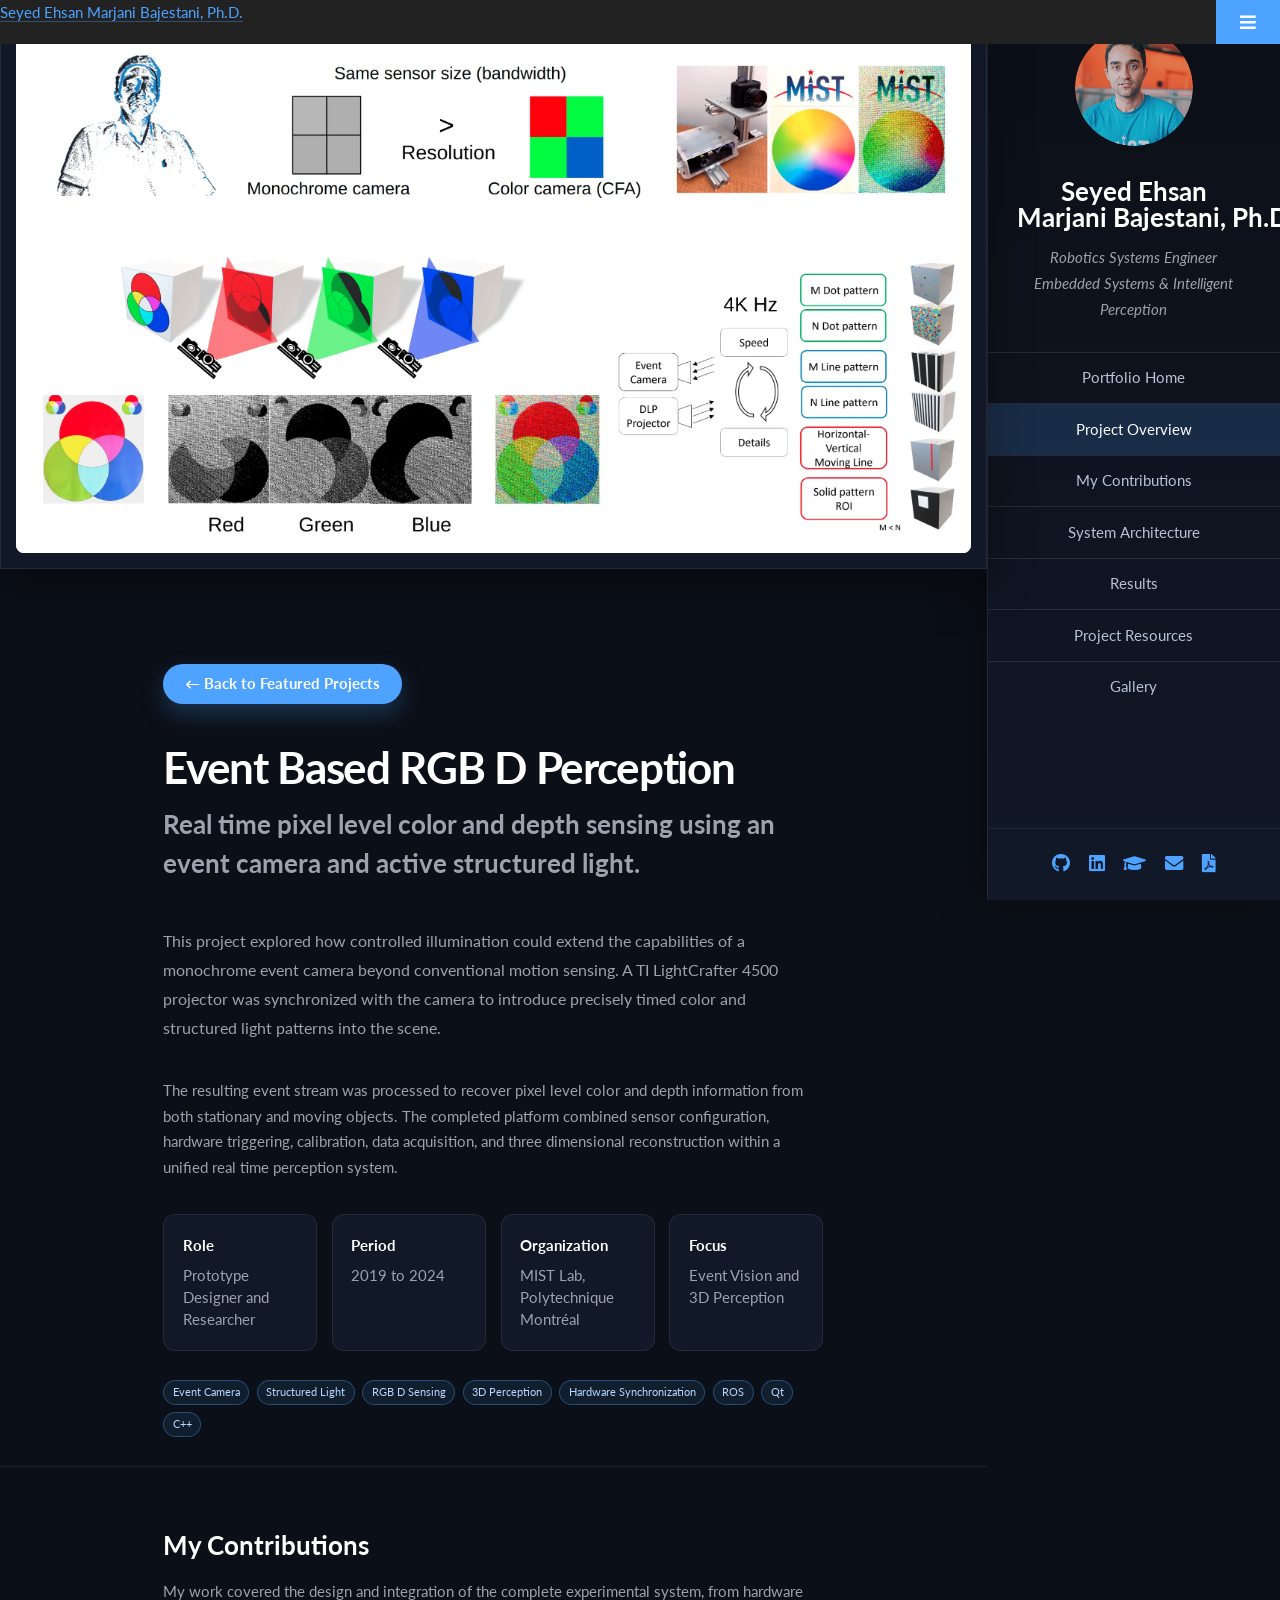
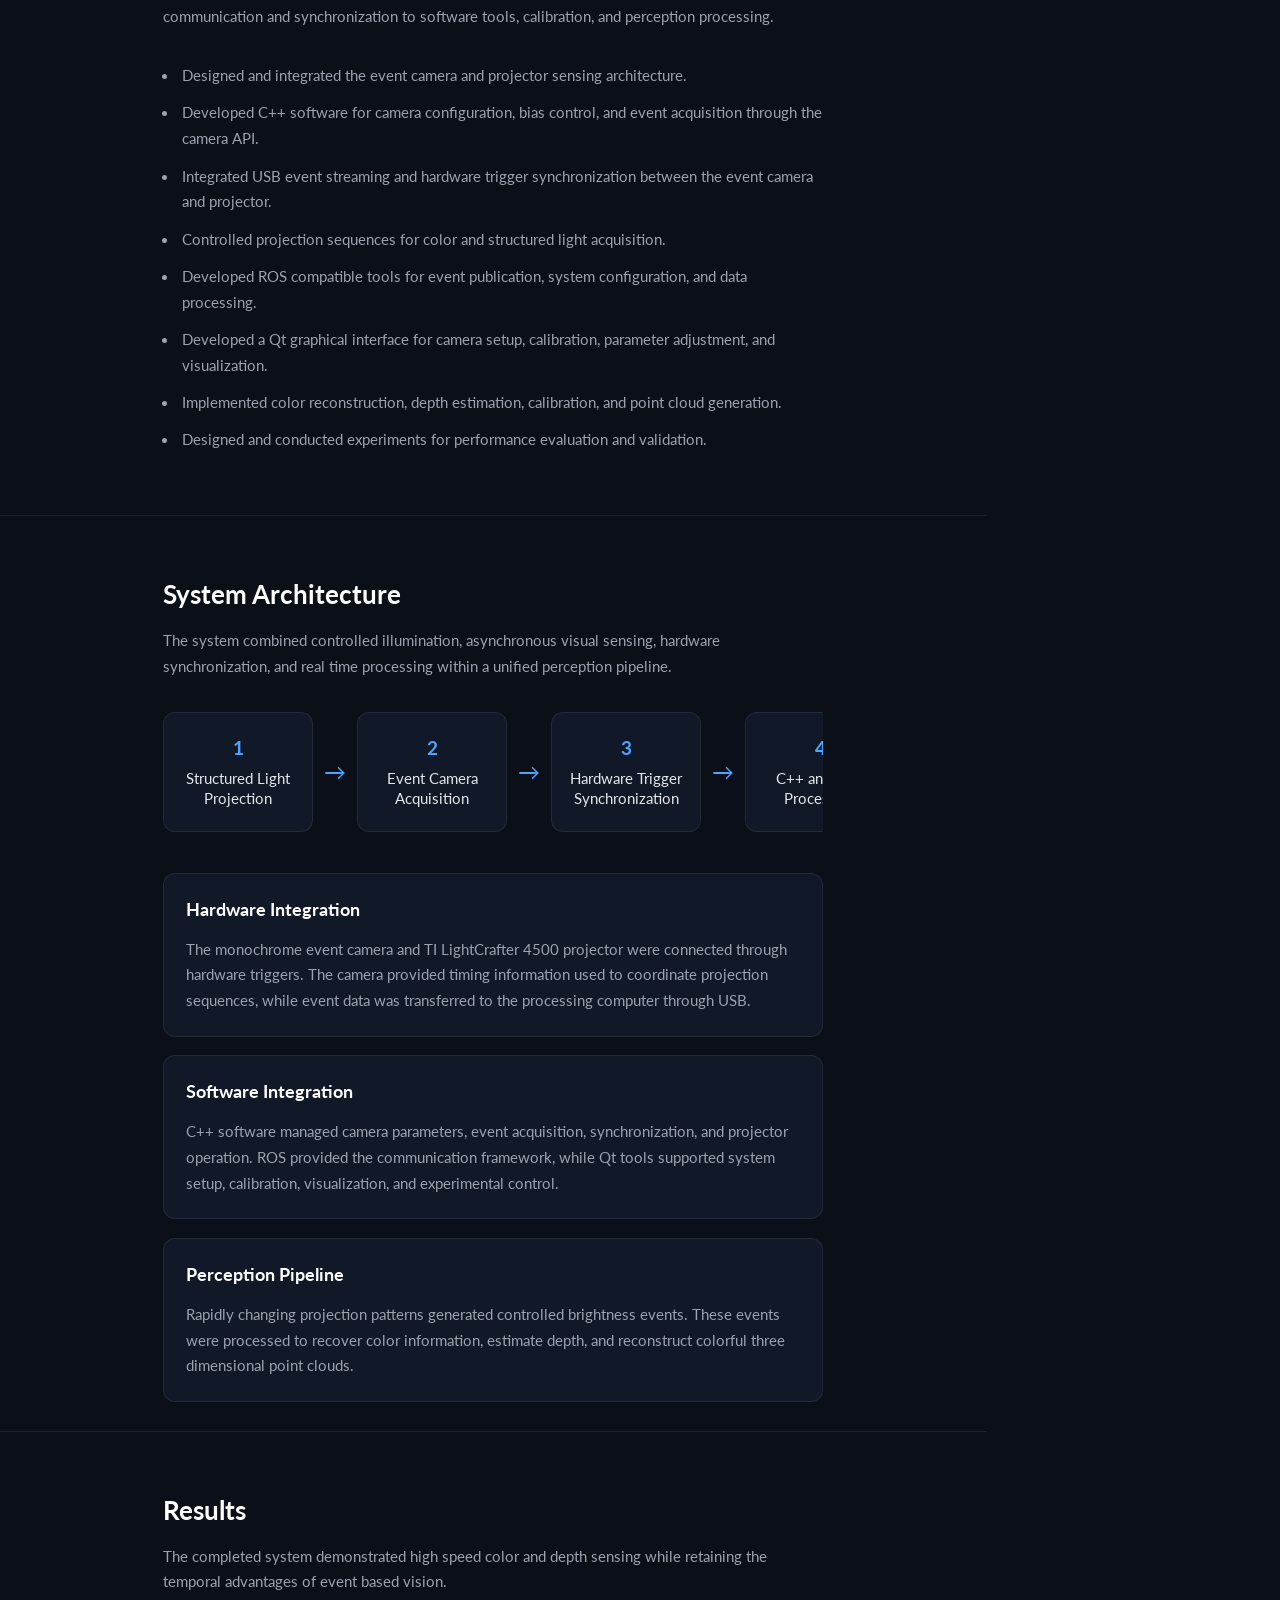
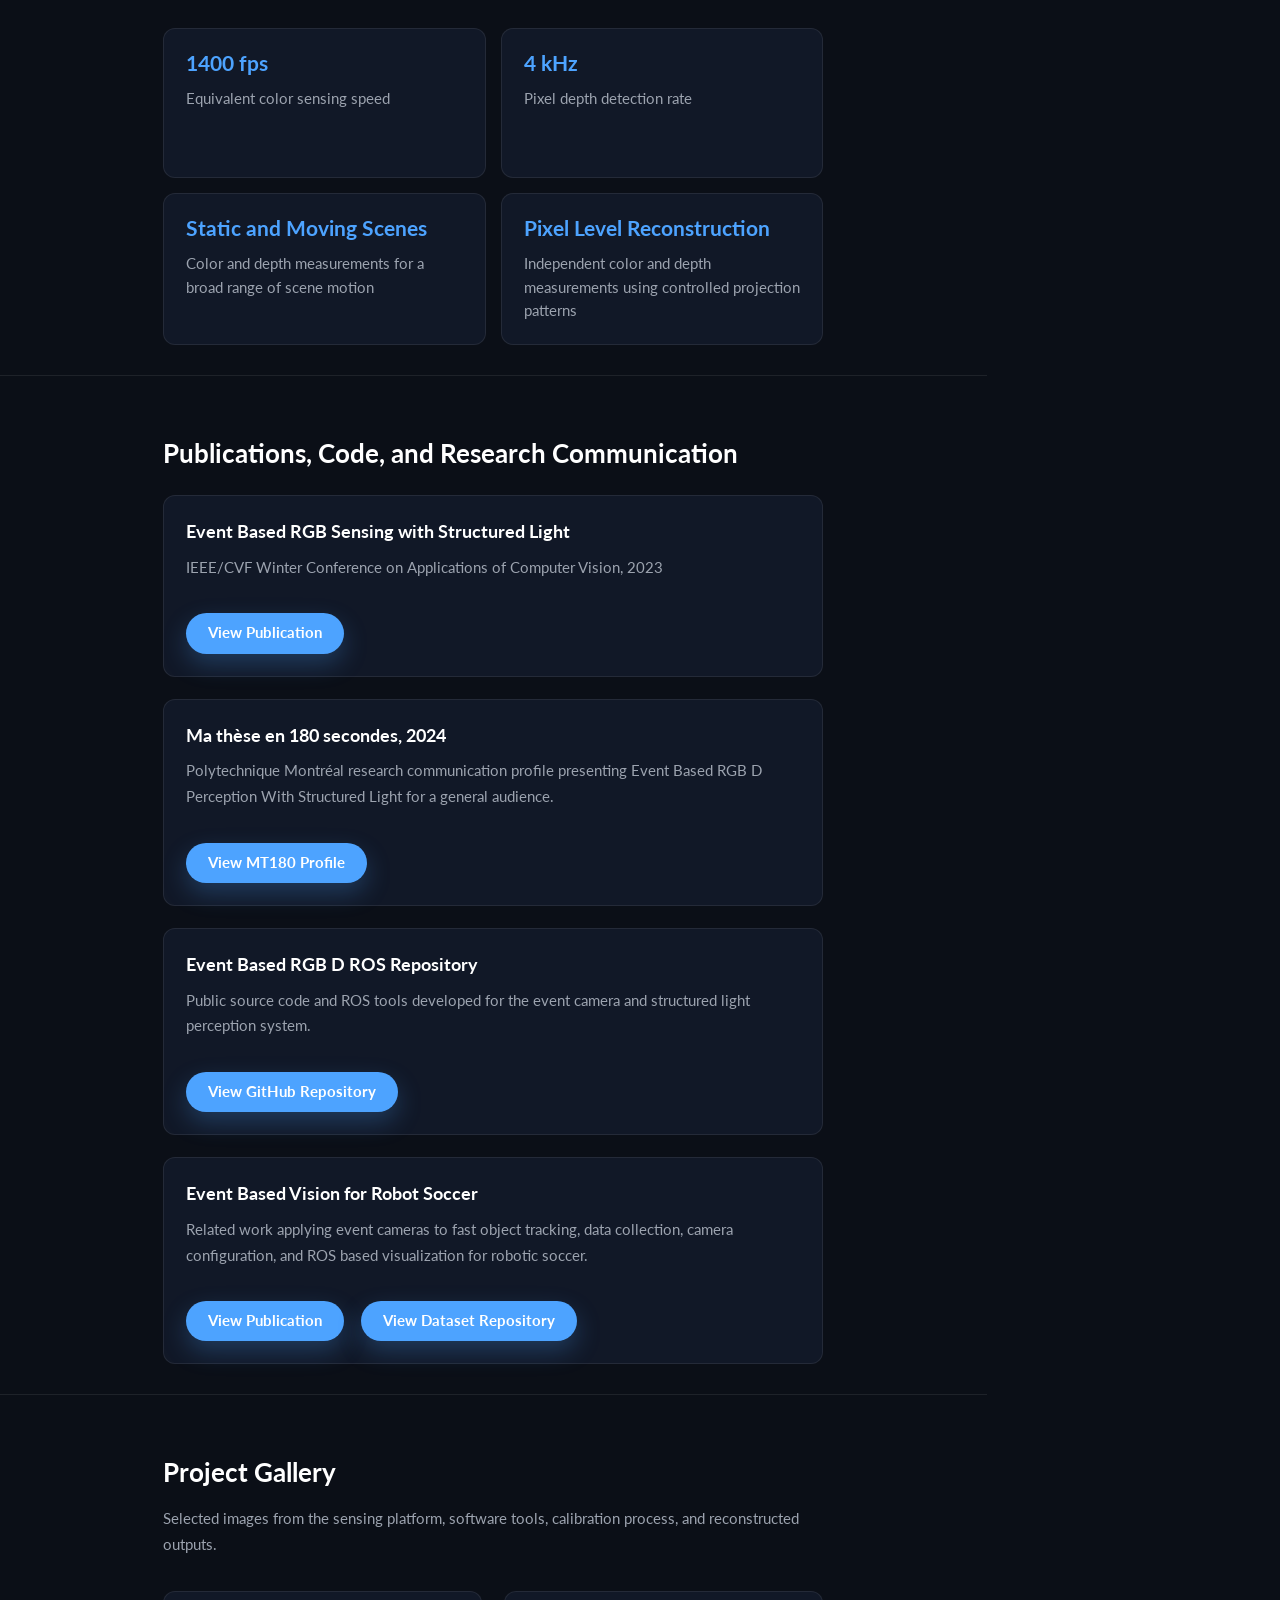
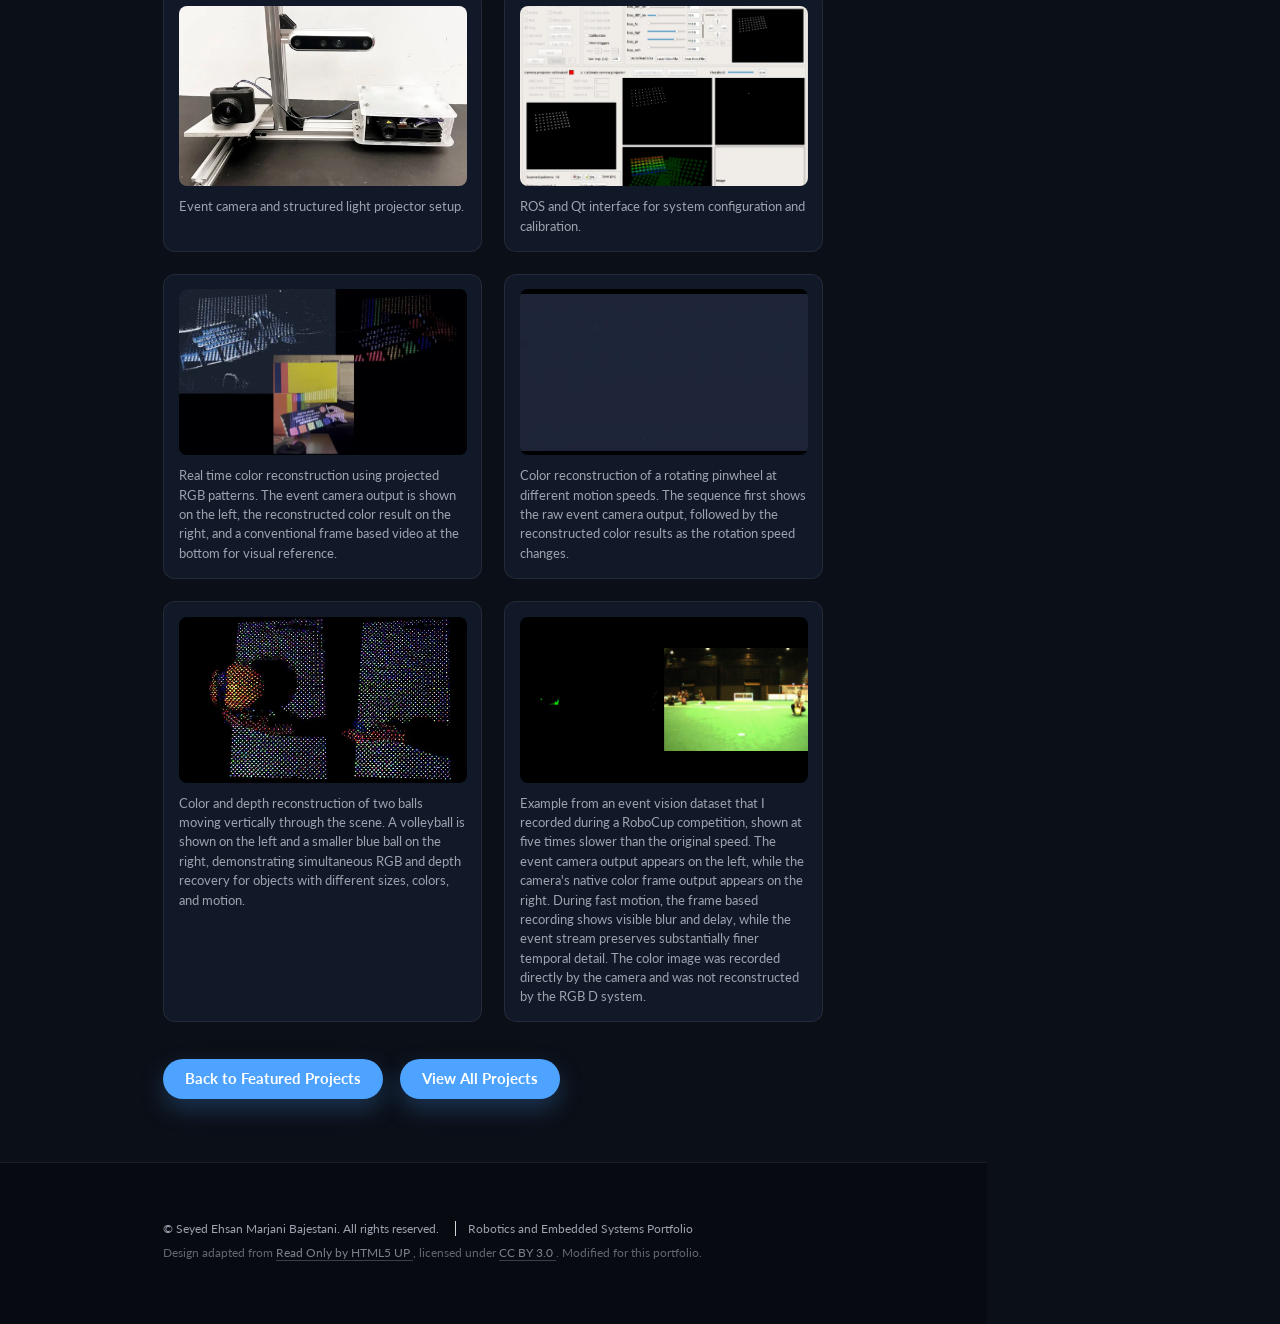
==== projects/event-rgbd.html @ 7a9eb85c "Publish engineering portfolio" ====
<!DOCTYPE HTML>
<html lang="en">

<head>
    <title>
        Event Based RGB D Perception | Seyed Ehsan Marjani Bajestani
    </title>

    <meta charset="utf-8">

    <meta
        name="viewport"
        content="width=device-width, initial-scale=1">

    <meta
        name="description"
        content="Event based RGB D perception system combining a monochrome event camera, active structured light, hardware synchronization, ROS, Qt, and C++ for real time pixel level color and depth sensing.">

    <link rel="stylesheet" href="../assets/css/main.css">
    <link rel="stylesheet" href="../assets/css/custom.css">
</head>

<body class="is-preload project-page">

    <!-- Header -->
    <section id="header">

        <header>

            <span class="image avatar">
                <img
                    src="../images/profile.webp"
                    alt="Seyed Ehsan Marjani Bajestani">
            </span>

            <h1 id="logo">
                <a href="../index.html">
                    Seyed Ehsan
                    <span class="sidebar-name-break"><br></span>
                    <span class="mobile-name-space"> </span>
                    Marjani&nbsp;Bajestani,&nbsp;Ph.D.
                </a>
            </h1>

            <p>
                Robotics Systems Engineer<br>
                Embedded Systems &amp; Intelligent Perception
            </p>

        </header>

        <nav id="nav">
            <ul>
                <li>
                    <a href="../index.html">
                        Portfolio Home
                    </a>
                </li>

                <li>
                    <a href="#overview" class="active">
                        Project Overview
                    </a>
                </li>

                <li>
                    <a href="#contributions">
                        My Contributions
                    </a>
                </li>

                <li>
                    <a href="#architecture">
                        System Architecture
                    </a>
                </li>

                <li>
                    <a href="#results">
                        Results
                    </a>
                </li>

                <li>
                    <a href="#resources">
                        Project Resources
                    </a>
                </li>

                <li>
                    <a href="#gallery">
                        Gallery
                    </a>
                </li>
            </ul>
        </nav>

        <footer>
            <ul class="icons">

                <li>
                    <a
                        href="https://github.com/emarjani"
                        target="_blank"
                        rel="noopener noreferrer"
                        class="icon brands fa-github">

                        <span class="label">GitHub</span>
                    </a>
                </li>

                <li>
                    <a
                        href="https://www.linkedin.com/in/seyed-ehsan-marjani-bajestani/"
                        target="_blank"
                        rel="noopener noreferrer"
                        class="icon brands fa-linkedin">

                        <span class="label">LinkedIn</span>
                    </a>
                </li>

                <li>
                    <a
                        href="https://scholar.google.ca/citations?user=4OsTRVIAAAAJ&amp;hl=en"
                        target="_blank"
                        rel="noopener noreferrer"
                        class="icon solid fa-graduation-cap">

                        <span class="label">Google Scholar</span>
                    </a>
                </li>

                <li>
                    <a
                        href="mailto:ehsan.marjani@gmail.com"
                        class="icon solid fa-envelope">

                        <span class="label">Email</span>
                    </a>
                </li>

                <li>
                    <a
                        href="../pdf/CV.pdf"
                        target="_blank"
                        rel="noopener noreferrer"
                        class="icon solid fa-file-pdf">

                        <span class="label">CV</span>
                    </a>
                </li>

            </ul>
        </footer>

    </section>


    <!-- Wrapper -->
    <div id="wrapper">

        <!-- Main -->
        <div id="main">

            <!-- Overview -->
            <section id="overview">

                <div class="image main project-hero project-overview-graphic">
					<img
						src="../images/event-rgbd/ergbd_banner.webp"
						alt="Overview of the event based RGB D sensing system, structured light patterns, color reconstruction, and depth sensing"
						width="2558"
						height="1439"
						fetchpriority="high">
				</div>

                <div class="container">

                    <ul class="actions project-back-action">
                        <li>
                            <a
                                href="../index.html#three"
                                class="button">

                                &larr; Back to Featured Projects
                            </a>
                        </li>
                    </ul>

                    <header class="major">

                        <h2>
                            Event Based RGB D Perception
                        </h2>

                        <p>
                            Real time pixel level color and depth sensing using
                            an event camera and active structured light.
                        </p>

                    </header>

                    <p class="project-introduction">
						This project explored how controlled illumination could extend the
						capabilities of a monochrome event camera beyond conventional motion
						sensing. A TI LightCrafter 4500 projector was synchronized with the
						camera to introduce precisely timed color and structured light patterns
						into the scene.
					</p>

					<p>
						The resulting event stream was processed to recover pixel level color
						and depth information from both stationary and moving objects. The
						completed platform combined sensor configuration, hardware triggering,
						calibration, data acquisition, and three dimensional reconstruction
						within a unified real time perception system.
					</p>

                    <div class="project-meta-grid">

                        <div class="project-meta-item">
                            <strong>Role</strong>
                            <span>
                                Prototype Designer and Researcher
                            </span>
                        </div>

                        <div class="project-meta-item">
                            <strong>Period</strong>
                            <span>
                                2019 to 2024
                            </span>
                        </div>

                        <div class="project-meta-item">
                            <strong>Organization</strong>
                            <span>
                                MIST Lab, Polytechnique Montréal
                            </span>
                        </div>

                        <div class="project-meta-item">
                            <strong>Focus</strong>
                            <span>
                                Event Vision and 3D Perception
                            </span>
                        </div>

                    </div>

                    <div class="technology-tags">
                        <span>Event Camera</span>
                        <span>Structured Light</span>
                        <span>RGB D Sensing</span>
                        <span>3D Perception</span>
                        <span>Hardware Synchronization</span>
                        <span>ROS</span>
                        <span>Qt</span>
                        <span>C++</span>
                    </div>

                </div>
            </section>


            <!-- Contributions -->
            <section id="contributions">

                <div class="container">

                    <h3>My Contributions</h3>

                    <p>
                        My work covered the design and integration of the complete
                        experimental system, from hardware communication and
                        synchronization to software tools, calibration, and
                        perception processing.
                    </p>

                    <ul class="project-contribution-list">

                        <li>
                            Designed and integrated the event camera and projector
                            sensing architecture.
                        </li>

                        <li>
                            Developed C++ software for camera configuration, bias
                            control, and event acquisition through the camera API.
                        </li>

                        <li>
                            Integrated USB event streaming and hardware trigger
                            synchronization between the event camera and projector.
                        </li>

                        <li>
                            Controlled projection sequences for color and structured
                            light acquisition.
                        </li>

                        <li>
                            Developed ROS compatible tools for event publication,
                            system configuration, and data processing.
                        </li>

                        <li>
                            Developed a Qt graphical interface for camera setup,
                            calibration, parameter adjustment, and visualization.
                        </li>

                        <li>
                            Implemented color reconstruction, depth estimation,
                            calibration, and point cloud generation.
                        </li>

                        <li>
                            Designed and conducted experiments for performance
                            evaluation and validation.
                        </li>

                    </ul>

                </div>
            </section>


            <!-- Architecture -->
            <section id="architecture">

                <div class="container">

                    <h3>System Architecture</h3>

                    <p>
                        The system combined controlled illumination, asynchronous
                        visual sensing, hardware synchronization, and real time
                        processing within a unified perception pipeline.
                    </p>

                    <div class="project-flow">

                        <div class="project-flow-step">
                            <strong>1</strong>
                            <span>Structured Light Projection</span>
                        </div>

                        <div class="project-flow-arrow" aria-hidden="true">
                            &rarr;
                        </div>

                        <div class="project-flow-step">
                            <strong>2</strong>
                            <span>Event Camera Acquisition</span>
                        </div>

                        <div class="project-flow-arrow" aria-hidden="true">
                            &rarr;
                        </div>

                        <div class="project-flow-step">
                            <strong>3</strong>
                            <span>Hardware Trigger Synchronization</span>
                        </div>

                        <div class="project-flow-arrow" aria-hidden="true">
                            &rarr;
                        </div>

                        <div class="project-flow-step">
                            <strong>4</strong>
                            <span>C++ and ROS Processing</span>
                        </div>

                        <div class="project-flow-arrow" aria-hidden="true">
                            &rarr;
                        </div>

                        <div class="project-flow-step">
                            <strong>5</strong>
                            <span>Color and Depth Reconstruction</span>
                        </div>

                        <div class="project-flow-arrow" aria-hidden="true">
                            &rarr;
                        </div>

                        <div class="project-flow-step">
                            <strong>6</strong>
                            <span>RGB D Point Cloud Output</span>
                        </div>

                    </div>

                    <div class="project-panel">

                        <h4>Hardware Integration</h4>

                        <p>
                            The monochrome event camera and TI LightCrafter 4500
                            projector were connected through hardware triggers.
                            The camera provided timing information used to coordinate
                            projection sequences, while event data was transferred
                            to the processing computer through USB.
                        </p>

                    </div>

                    <div class="project-panel">

                        <h4>Software Integration</h4>

                        <p>
                            C++ software managed camera parameters, event acquisition,
                            synchronization, and projector operation. ROS provided the
                            communication framework, while Qt tools supported system
                            setup, calibration, visualization, and experimental control.
                        </p>

                    </div>

                    <div class="project-panel">

                        <h4>Perception Pipeline</h4>

                        <p>
                            Rapidly changing projection patterns generated controlled
                            brightness events. These events were processed to recover
                            color information, estimate depth, and reconstruct colorful
                            three dimensional point clouds.
                        </p>

                    </div>

                </div>
            </section>


            <!-- Results -->
            <section id="results">

                <div class="container">

                    <h3>Results</h3>

                    <p>
                        The completed system demonstrated high speed color and
                        depth sensing while retaining the temporal advantages of
                        event based vision.
                    </p>

                    <div class="project-results-grid">

                        <div class="project-result">

                            <strong>1400 fps</strong>

                            <span>
                                Equivalent color sensing speed
                            </span>

                        </div>

                        <div class="project-result">

                            <strong>4 kHz</strong>

                            <span>
                                Pixel depth detection rate
                            </span>

                        </div>

                        <div class="project-result">

                            <strong>Static and Moving Scenes</strong>

                            <span>
                                Color and depth measurements for a broad range
                                of scene motion
                            </span>

                        </div>

                        <div class="project-result">

                            <strong>Pixel Level Reconstruction</strong>

                            <span>
                                Independent color and depth measurements using
                                controlled projection patterns
                            </span>

                        </div>

                    </div>

                </div>
            </section>


            <!-- Resources -->
            <section id="resources">

                <div class="container">

                    <h3>Publications, Code, and Research Communication</h3>

                    <div class="project-resource">

                        <h4>
                            Event Based RGB Sensing with Structured Light
                        </h4>

                        <p>
                            IEEE/CVF Winter Conference on Applications of
                            Computer Vision, 2023
                        </p>

                        <ul class="actions">
                            <li>
                                <a
                                    href="https://doi.org/10.1109/WACV56688.2023.00542"
                                    target="_blank"
                                    rel="noopener noreferrer"
                                    class="button">

                                    View Publication
                                </a>
                            </li>
                        </ul>

                    </div>

                    <div class="project-resource">

                        <h4>
                            Ma thèse en 180 secondes, 2024
                        </h4>

                        <p>
                            Polytechnique Montréal research communication profile presenting
                            Event Based RGB D Perception With Structured Light for a general
                            audience.
                        </p>

                        <ul class="actions">
                            <li>
                                <a
                                    href="https://etudiant.polymtl.ca/etudes/programmes/particularites-des-etudes-superieures/ma-these-en-180-secondes/edition-2024/24-37"
                                    target="_blank"
                                    rel="noopener noreferrer"
                                    class="button">

                                    View MT180 Profile
                                </a>
                            </li>
                        </ul>

                    </div>

                    <div class="project-resource">

                        <h4>
                            Event Based RGB D ROS Repository
                        </h4>

                        <p>
                            Public source code and ROS tools developed for the
                            event camera and structured light perception system.
                        </p>

                        <ul class="actions">
                            <li>
                                <a
                                    href="https://github.com/MISTLab/event_based_rgbd_ros"
                                    target="_blank"
                                    rel="noopener noreferrer"
                                    class="button">

                                    View GitHub Repository
                                </a>
                            </li>
                        </ul>

                    </div>

                    <div class="project-resource">

                        <h4>
                            Event Based Vision for Robot Soccer
                        </h4>

                        <p>
                            Related work applying event cameras to fast object
                            tracking, data collection, camera configuration, and
                            ROS based visualization for robotic soccer.
                        </p>

                        <ul class="actions">

                            <li>
                                <a
                                    href="https://doi.org/10.1007/978-3-031-85859-8_26"
                                    target="_blank"
                                    rel="noopener noreferrer"
                                    class="button">

                                    View Publication
                                </a>
                            </li>

                            <li>
                                <a
                                    href="https://github.com/MISTLab/event_based_data"
                                    target="_blank"
                                    rel="noopener noreferrer"
                                    class="button">

                                    View Dataset Repository
                                </a>
                            </li>

                        </ul>

                    </div>

                </div>
            </section>


            <!-- Gallery -->
            <section id="gallery">

                <div class="container">

                    <h3>Project Gallery</h3>

                    <p>
                        Selected images from the sensing platform, software tools,
                        calibration process, and reconstructed outputs.
                    </p>

                    <div class="project-gallery">

                        <figure>
                            <img
                                src="../images/event-rgbd/system-setup.webp"
                                alt="Event camera and TI LightCrafter 4500 experimental setup">

                            <figcaption>
                                Event camera and structured light projector setup.
                            </figcaption>
                        </figure>

                        <figure>
                            <img
                                src="../images/event-rgbd/calibration-interface.webp"
                                alt="ROS and Qt calibration interface">

                            <figcaption>
                                ROS and Qt interface for system configuration
                                and calibration.
                            </figcaption>
                        </figure>

                        <figure>
							<video
								autoplay
								loop
								muted
								playsinline
								preload="metadata"
								poster="../images/event-rgbd/color-reconstruction-poster.webp"
								aria-label="Event based color reconstruction comparison">

								<source
									src="../images/event-rgbd/color-reconstruction.mp4"
									type="video/mp4">

								Your browser does not support embedded video.
							</video>

							<figcaption>
								Real time color reconstruction using projected RGB patterns.
								The event camera output is shown on the left, the reconstructed
								color result on the right, and a conventional frame based video
								at the bottom for visual reference.
							</figcaption>
						</figure>

						<figure>
							<video
								autoplay
								loop
								muted
								playsinline
								preload="metadata"
								poster="../images/event-rgbd/pinwheel.webp"
								aria-label="Event based color reconstruction">

								<source
									src="../images/event-rgbd/pinwheel.mp4"
									type="video/mp4">

								Your browser does not support embedded video.
							</video>

							<figcaption>
								Color reconstruction of a rotating pinwheel at different motion speeds.
								The sequence first shows the raw event camera output, followed by the
								reconstructed color results as the rotation speed changes.
							</figcaption>
						</figure>

						<figure>
							<video
								autoplay
								loop
								muted
								playsinline
								preload="metadata"
								poster="../images/event-rgbd/balls_color-depth.webp"
								aria-label="Event based color and depth reconstruction">

								<source
									src="../images/event-rgbd/balls_color-depth.mp4"
									type="video/mp4">

								Your browser does not support embedded video.
							</video>

							<figcaption>
								Color and depth reconstruction of two balls moving vertically through
								the scene. A volleyball is shown on the left and a smaller blue ball on
								the right, demonstrating simultaneous RGB and depth recovery for objects
								with different sizes, colors, and motion.
							</figcaption>
						</figure>

						<figure>
							<video
								autoplay
								loop
								muted
								playsinline
								preload="metadata"
								poster="../images/event-rgbd/robocup_event-color.webp"
								aria-label="Event based color reconstruction">

								<source
									src="../images/event-rgbd/robocup_event-color.mp4"
									type="video/mp4">

								Your browser does not support embedded video.
							</video>

							<figcaption>
								Example from an event vision dataset that I recorded during a RoboCup
								competition, shown at five times slower than the original speed. The event
								camera output appears on the left, while the camera's native color frame
								output appears on the right. During fast motion, the frame based recording
								shows visible blur and delay, while the event stream preserves substantially
								finer temporal detail. The color image was recorded directly by the camera
								and was not reconstructed by the RGB D system.
							</figcaption>
						</figure>


                    </div>

                    <ul class="actions project-bottom-actions">

                        <li>
                            <a
                                href="../index.html#three"
                                class="button">

                                Back to Featured Projects
                            </a>
                        </li>

                        <li>
                            <a
                                href="index.html"
                                class="button">

                                View All Projects
                            </a>
                        </li>

                    </ul>

                </div>
            </section>

        </div>


        <!-- Footer -->
        <section id="footer">

            <div class="container">

                <ul class="copyright">

                    <li>
                        &copy; Seyed Ehsan Marjani Bajestani. All rights reserved.
                    </li>

                    <li>
                        Robotics and Embedded Systems Portfolio
                    </li>

                    <li class="template-credit">
                        Design adapted from
                        <a
                            href="https://html5up.net/read-only"
                            target="_blank"
                            rel="noopener noreferrer">
                            Read Only by HTML5 UP
                        </a>,
                        licensed under
                        <a
                            href="https://creativecommons.org/licenses/by/3.0/"
                            target="_blank"
                            rel="license noopener noreferrer">
                            CC BY 3.0
                        </a>.
                        Modified for this portfolio.
                    </li>

                </ul>

            </div>

        </section>

    </div>


    <!-- Scripts -->
    <script src="../assets/js/jquery.min.js"></script>
    <script src="../assets/js/jquery.scrollex.min.js"></script>
    <script src="../assets/js/jquery.scrolly.min.js"></script>
    <script src="../assets/js/browser.min.js"></script>
    <script src="../assets/js/breakpoints.min.js"></script>
    <script src="../assets/js/util.js"></script>
    <script src="../assets/js/main.js"></script>
    <script src="../assets/js/custom.js"></script>

</body>
</html>
---- assets/css/main.css ----
@import url("fontawesome-all.min.css");
@import url("https://fonts.googleapis.com/css?family=Lato:400,400italic,700,700italic|Source+Code+Pro:400");

/*
	Read Only by HTML5 UP
	html5up.net | @ajlkn
	Free for personal and commercial use under the CCA 3.0 license (html5up.net/license)
*/

html, body, div, span, applet, object,
iframe, h1, h2, h3, h4, h5, h6, p, blockquote,
pre, a, abbr, acronym, address, big, cite,
code, del, dfn, em, img, ins, kbd, q, s, samp,
small, strike, strong, sub, sup, tt, var, b,
u, i, center, dl, dt, dd, ol, ul, li, fieldset,
form, label, legend, table, caption, tbody,
tfoot, thead, tr, th, td, article, aside,
canvas, details, embed, figure, figcaption,
footer, header, hgroup, menu, nav, output, ruby,
section, summary, time, mark, audio, video {
	margin: 0;
	padding: 0;
	border: 0;
	font-size: 100%;
	font: inherit;
	vertical-align: baseline;}

article, aside, details, figcaption, figure,
footer, header, hgroup, menu, nav, section {
	display: block;}

body {
	line-height: 1;
}

ol, ul {
	list-style: none;
}

blockquote, q {
	quotes: none;
}

	blockquote:before, blockquote:after, q:before, q:after {
		content: '';
		content: none;
	}

table {
	border-collapse: collapse;
	border-spacing: 0;
}

body {
	-webkit-text-size-adjust: none;
}

mark {
	background-color: transparent;
	color: inherit;
}

input::-moz-focus-inner {
	border: 0;
	padding: 0;
}

input, select, textarea {
	-moz-appearance: none;
	-webkit-appearance: none;
	-ms-appearance: none;
	appearance: none;
}

/* Basic */

	html {
		box-sizing: border-box;
	}

	*, *:before, *:after {
		box-sizing: inherit;
	}

	body {
		background: #fff;
	}

		body.is-preload *, body.is-preload *:before, body.is-preload *:after {
			-moz-animation: none !important;
			-webkit-animation: none !important;
			-ms-animation: none !important;
			animation: none !important;
			-moz-transition: none !important;
			-webkit-transition: none !important;
			-ms-transition: none !important;
			transition: none !important;
		}

	body, input, select, textarea {
		color: #888;
		font-family: "Lato", sans-serif;
		font-size: 16pt;
		font-weight: 400;
		line-height: 1.75em;
	}

	a {
		-moz-transition: color 0.2s ease-in-out, border-color 0.2s ease-in-out;
		-webkit-transition: color 0.2s ease-in-out, border-color 0.2s ease-in-out;
		-ms-transition: color 0.2s ease-in-out, border-color 0.2s ease-in-out;
		transition: color 0.2s ease-in-out, border-color 0.2s ease-in-out;
		border-bottom: solid 1px #e4e4e4;
		color: inherit;
		text-decoration: none;
	}

		a:hover {
			border-bottom-color: transparent;
			color: #4acaa8 !important;
		}

	strong, b {
		color: #777;
		font-weight: 700;
	}

	em, i {
		font-style: italic;
	}

	p {
		margin: 0 0 2.25em 0;
	}

	h1, h2, h3, h4, h5, h6 {
		color: #777;
		font-weight: 700;
		line-height: 1em;
		margin: 0 0 0.5625em 0;
	}

		h1 a, h2 a, h3 a, h4 a, h5 a, h6 a {
			border: 0;
			color: inherit;
			text-decoration: none;
		}

	h2 {
		font-size: 2em;
		line-height: 1.5em;
	}

	h3 {
		font-size: 1.75em;
		line-height: 1.5em;
	}

	h4 {
		font-size: 1.25em;
		line-height: 1.5em;
	}

	h5 {
		font-size: 0.9em;
		line-height: 1.5em;
	}

	h6 {
		font-size: 0.7em;
		line-height: 1.5em;
	}

	sub {
		font-size: 0.8em;
		position: relative;
		top: 0.5em;
	}

	sup {
		font-size: 0.8em;
		position: relative;
		top: -0.5em;
	}

	hr {
		border: 0;
		border-bottom: solid 2px #f4f4f4;
		margin: 2.25em 0;
	}

		hr.major {
			margin: 3.375em 0;
		}

	blockquote {
		border-left: solid 8px #e4e4e4;
		font-style: italic;
		margin: 0 0 2.25em 0;
		padding: 0.5em 0 0.5em 2em;
	}

	code {
		background: #555;
		border-radius: 5px;
		color: #fff;
		font-family: "Source Code Pro", monospace;
		font-size: 0.9em;
		margin: 0 0.25em;
		padding: 0.25em 0.65em;
	}

	pre {
		font-family: "Source Code Pro", monospace;
		font-size: 0.9em;
		margin: 0 0 2.25em 0;
	}

		pre code {
			-webkit-overflow-scrolling: touch;
			display: block;
			line-height: 1.5em;
			overflow-x: auto;
			padding: 1em 1.5em;
		}

	.align-left {
		text-align: left;
	}

	.align-center {
		text-align: center;
	}

	.align-right {
		text-align: right;
	}

/* Row */

	.row {
		display: flex;
		flex-wrap: wrap;
		box-sizing: border-box;
		align-items: stretch;
	}

		.row > * {
			box-sizing: border-box;
		}

		.row.gtr-uniform > * > :last-child {
			margin-bottom: 0;
		}

		.row.aln-left {
			justify-content: flex-start;
		}

		.row.aln-center {
			justify-content: center;
		}

		.row.aln-right {
			justify-content: flex-end;
		}

		.row.aln-top {
			align-items: flex-start;
		}

		.row.aln-middle {
			align-items: center;
		}

		.row.aln-bottom {
			align-items: flex-end;
		}

		.row > .imp {
			order: -1;
		}

		.row > .col-1 {
			width: 8.33333%;
		}

		.row > .off-1 {
			margin-left: 8.33333%;
		}

		.row > .col-2 {
			width: 16.66667%;
		}

		.row > .off-2 {
			margin-left: 16.66667%;
		}

		.row > .col-3 {
			width: 25%;
		}

		.row > .off-3 {
			margin-left: 25%;
		}

		.row > .col-4 {
			width: 33.33333%;
		}

		.row > .off-4 {
			margin-left: 33.33333%;
		}

		.row > .col-5 {
			width: 41.66667%;
		}

		.row > .off-5 {
			margin-left: 41.66667%;
		}

		.row > .col-6 {
			width: 50%;
		}

		.row > .off-6 {
			margin-left: 50%;
		}

		.row > .col-7 {
			width: 58.33333%;
		}

		.row > .off-7 {
			margin-left: 58.33333%;
		}

		.row > .col-8 {
			width: 66.66667%;
		}

		.row > .off-8 {
			margin-left: 66.66667%;
		}

		.row > .col-9 {
			width: 75%;
		}

		.row > .off-9 {
			margin-left: 75%;
		}

		.row > .col-10 {
			width: 83.33333%;
		}

		.row > .off-10 {
			margin-left: 83.33333%;
		}

		.row > .col-11 {
			width: 91.66667%;
		}

		.row > .off-11 {
			margin-left: 91.66667%;
		}

		.row > .col-12 {
			width: 100%;
		}

		.row > .off-12 {
			margin-left: 100%;
		}

		.row.gtr-0 {
			margin-top: 0;
			margin-left: 0em;
		}

			.row.gtr-0 > * {
				padding: 0 0 0 0em;
			}

			.row.gtr-0.gtr-uniform {
				margin-top: 0em;
			}

				.row.gtr-0.gtr-uniform > * {
					padding-top: 0em;
				}

		.row.gtr-25 {
			margin-top: 0;
			margin-left: -0.5em;
		}

			.row.gtr-25 > * {
				padding: 0 0 0 0.5em;
			}

			.row.gtr-25.gtr-uniform {
				margin-top: -0.5em;
			}

				.row.gtr-25.gtr-uniform > * {
					padding-top: 0.5em;
				}

		.row.gtr-50 {
			margin-top: 0;
			margin-left: -1em;
		}

			.row.gtr-50 > * {
				padding: 0 0 0 1em;
			}

			.row.gtr-50.gtr-uniform {
				margin-top: -1em;
			}

				.row.gtr-50.gtr-uniform > * {
					padding-top: 1em;
				}

		.row {
			margin-top: 0;
			margin-left: -2em;
		}

			.row > * {
				padding: 0 0 0 2em;
			}

			.row.gtr-uniform {
				margin-top: -2em;
			}

				.row.gtr-uniform > * {
					padding-top: 2em;
				}

		.row.gtr-150 {
			margin-top: 0;
			margin-left: -3em;
		}

			.row.gtr-150 > * {
				padding: 0 0 0 3em;
			}

			.row.gtr-150.gtr-uniform {
				margin-top: -3em;
			}

				.row.gtr-150.gtr-uniform > * {
					padding-top: 3em;
				}

		.row.gtr-200 {
			margin-top: 0;
			margin-left: -4em;
		}

			.row.gtr-200 > * {
				padding: 0 0 0 4em;
			}

			.row.gtr-200.gtr-uniform {
				margin-top: -4em;
			}

				.row.gtr-200.gtr-uniform > * {
					padding-top: 4em;
				}

		@media screen and (max-width: 1680px) {

			.row {
				display: flex;
				flex-wrap: wrap;
				box-sizing: border-box;
				align-items: stretch;
			}

				.row > * {
					box-sizing: border-box;
				}

				.row.gtr-uniform > * > :last-child {
					margin-bottom: 0;
				}

				.row.aln-left {
					justify-content: flex-start;
				}

				.row.aln-center {
					justify-content: center;
				}

				.row.aln-right {
					justify-content: flex-end;
				}

				.row.aln-top {
					align-items: flex-start;
				}

				.row.aln-middle {
					align-items: center;
				}

				.row.aln-bottom {
					align-items: flex-end;
				}

				.row > .imp-xlarge {
					order: -1;
				}

				.row > .col-1-xlarge {
					width: 8.33333%;
				}

				.row > .off-1-xlarge {
					margin-left: 8.33333%;
				}

				.row > .col-2-xlarge {
					width: 16.66667%;
				}

				.row > .off-2-xlarge {
					margin-left: 16.66667%;
				}

				.row > .col-3-xlarge {
					width: 25%;
				}

				.row > .off-3-xlarge {
					margin-left: 25%;
				}

				.row > .col-4-xlarge {
					width: 33.33333%;
				}

				.row > .off-4-xlarge {
					margin-left: 33.33333%;
				}

				.row > .col-5-xlarge {
					width: 41.66667%;
				}

				.row > .off-5-xlarge {
					margin-left: 41.66667%;
				}

				.row > .col-6-xlarge {
					width: 50%;
				}

				.row > .off-6-xlarge {
					margin-left: 50%;
				}

				.row > .col-7-xlarge {
					width: 58.33333%;
				}

				.row > .off-7-xlarge {
					margin-left: 58.33333%;
				}

				.row > .col-8-xlarge {
					width: 66.66667%;
				}

				.row > .off-8-xlarge {
					margin-left: 66.66667%;
				}

				.row > .col-9-xlarge {
					width: 75%;
				}

				.row > .off-9-xlarge {
					margin-left: 75%;
				}

				.row > .col-10-xlarge {
					width: 83.33333%;
				}

				.row > .off-10-xlarge {
					margin-left: 83.33333%;
				}

				.row > .col-11-xlarge {
					width: 91.66667%;
				}

				.row > .off-11-xlarge {
					margin-left: 91.66667%;
				}

				.row > .col-12-xlarge {
					width: 100%;
				}

				.row > .off-12-xlarge {
					margin-left: 100%;
				}

				.row.gtr-0 {
					margin-top: 0;
					margin-left: 0em;
				}

					.row.gtr-0 > * {
						padding: 0 0 0 0em;
					}

					.row.gtr-0.gtr-uniform {
						margin-top: 0em;
					}

						.row.gtr-0.gtr-uniform > * {
							padding-top: 0em;
						}

				.row.gtr-25 {
					margin-top: 0;
					margin-left: -0.5em;
				}

					.row.gtr-25 > * {
						padding: 0 0 0 0.5em;
					}

					.row.gtr-25.gtr-uniform {
						margin-top: -0.5em;
					}

						.row.gtr-25.gtr-uniform > * {
							padding-top: 0.5em;
						}

				.row.gtr-50 {
					margin-top: 0;
					margin-left: -1em;
				}

					.row.gtr-50 > * {
						padding: 0 0 0 1em;
					}

					.row.gtr-50.gtr-uniform {
						margin-top: -1em;
					}

						.row.gtr-50.gtr-uniform > * {
							padding-top: 1em;
						}

				.row {
					margin-top: 0;
					margin-left: -2em;
				}

					.row > * {
						padding: 0 0 0 2em;
					}

					.row.gtr-uniform {
						margin-top: -2em;
					}

						.row.gtr-uniform > * {
							padding-top: 2em;
						}

				.row.gtr-150 {
					margin-top: 0;
					margin-left: -3em;
				}

					.row.gtr-150 > * {
						padding: 0 0 0 3em;
					}

					.row.gtr-150.gtr-uniform {
						margin-top: -3em;
					}

						.row.gtr-150.gtr-uniform > * {
							padding-top: 3em;
						}

				.row.gtr-200 {
					margin-top: 0;
					margin-left: -4em;
				}

					.row.gtr-200 > * {
						padding: 0 0 0 4em;
					}

					.row.gtr-200.gtr-uniform {
						margin-top: -4em;
					}

						.row.gtr-200.gtr-uniform > * {
							padding-top: 4em;
						}

		}

		@media screen and (max-width: 1280px) {

			.row {
				display: flex;
				flex-wrap: wrap;
				box-sizing: border-box;
				align-items: stretch;
			}

				.row > * {
					box-sizing: border-box;
				}

				.row.gtr-uniform > * > :last-child {
					margin-bottom: 0;
				}

				.row.aln-left {
					justify-content: flex-start;
				}

				.row.aln-center {
					justify-content: center;
				}

				.row.aln-right {
					justify-content: flex-end;
				}

				.row.aln-top {
					align-items: flex-start;
				}

				.row.aln-middle {
					align-items: center;
				}

				.row.aln-bottom {
					align-items: flex-end;
				}

				.row > .imp-large {
					order: -1;
				}

				.row > .col-1-large {
					width: 8.33333%;
				}

				.row > .off-1-large {
					margin-left: 8.33333%;
				}

				.row > .col-2-large {
					width: 16.66667%;
				}

				.row > .off-2-large {
					margin-left: 16.66667%;
				}

				.row > .col-3-large {
					width: 25%;
				}

				.row > .off-3-large {
					margin-left: 25%;
				}

				.row > .col-4-large {
					width: 33.33333%;
				}

				.row > .off-4-large {
					margin-left: 33.33333%;
				}

				.row > .col-5-large {
					width: 41.66667%;
				}

				.row > .off-5-large {
					margin-left: 41.66667%;
				}

				.row > .col-6-large {
					width: 50%;
				}

				.row > .off-6-large {
					margin-left: 50%;
				}

				.row > .col-7-large {
					width: 58.33333%;
				}

				.row > .off-7-large {
					margin-left: 58.33333%;
				}

				.row > .col-8-large {
					width: 66.66667%;
				}

				.row > .off-8-large {
					margin-left: 66.66667%;
				}

				.row > .col-9-large {
					width: 75%;
				}

				.row > .off-9-large {
					margin-left: 75%;
				}

				.row > .col-10-large {
					width: 83.33333%;
				}

				.row > .off-10-large {
					margin-left: 83.33333%;
				}

				.row > .col-11-large {
					width: 91.66667%;
				}

				.row > .off-11-large {
					margin-left: 91.66667%;
				}

				.row > .col-12-large {
					width: 100%;
				}

				.row > .off-12-large {
					margin-left: 100%;
				}

				.row.gtr-0 {
					margin-top: 0;
					margin-left: 0em;
				}

					.row.gtr-0 > * {
						padding: 0 0 0 0em;
					}

					.row.gtr-0.gtr-uniform {
						margin-top: 0em;
					}

						.row.gtr-0.gtr-uniform > * {
							padding-top: 0em;
						}

				.row.gtr-25 {
					margin-top: 0;
					margin-left: -0.375em;
				}

					.row.gtr-25 > * {
						padding: 0 0 0 0.375em;
					}

					.row.gtr-25.gtr-uniform {
						margin-top: -0.375em;
					}

						.row.gtr-25.gtr-uniform > * {
							padding-top: 0.375em;
						}

				.row.gtr-50 {
					margin-top: 0;
					margin-left: -0.75em;
				}

					.row.gtr-50 > * {
						padding: 0 0 0 0.75em;
					}

					.row.gtr-50.gtr-uniform {
						margin-top: -0.75em;
					}

						.row.gtr-50.gtr-uniform > * {
							padding-top: 0.75em;
						}

				.row {
					margin-top: 0;
					margin-left: -1.5em;
				}

					.row > * {
						padding: 0 0 0 1.5em;
					}

					.row.gtr-uniform {
						margin-top: -1.5em;
					}

						.row.gtr-uniform > * {
							padding-top: 1.5em;
						}

				.row.gtr-150 {
					margin-top: 0;
					margin-left: -2.25em;
				}

					.row.gtr-150 > * {
						padding: 0 0 0 2.25em;
					}

					.row.gtr-150.gtr-uniform {
						margin-top: -2.25em;
					}

						.row.gtr-150.gtr-uniform > * {
							padding-top: 2.25em;
						}

				.row.gtr-200 {
					margin-top: 0;
					margin-left: -3em;
				}

					.row.gtr-200 > * {
						padding: 0 0 0 3em;
					}

					.row.gtr-200.gtr-uniform {
						margin-top: -3em;
					}

						.row.gtr-200.gtr-uniform > * {
							padding-top: 3em;
						}

		}

		@media screen and (max-width: 1024px) {

			.row {
				display: flex;
				flex-wrap: wrap;
				box-sizing: border-box;
				align-items: stretch;
			}

				.row > * {
					box-sizing: border-box;
				}

				.row.gtr-uniform > * > :last-child {
					margin-bottom: 0;
				}

				.row.aln-left {
					justify-content: flex-start;
				}

				.row.aln-center {
					justify-content: center;
				}

				.row.aln-right {
					justify-content: flex-end;
				}

				.row.aln-top {
					align-items: flex-start;
				}

				.row.aln-middle {
					align-items: center;
				}

				.row.aln-bottom {
					align-items: flex-end;
				}

				.row > .imp-medium {
					order: -1;
				}

				.row > .col-1-medium {
					width: 8.33333%;
				}

				.row > .off-1-medium {
					margin-left: 8.33333%;
				}

				.row > .col-2-medium {
					width: 16.66667%;
				}

				.row > .off-2-medium {
					margin-left: 16.66667%;
				}

				.row > .col-3-medium {
					width: 25%;
				}

				.row > .off-3-medium {
					margin-left: 25%;
				}

				.row > .col-4-medium {
					width: 33.33333%;
				}

				.row > .off-4-medium {
					margin-left: 33.33333%;
				}

				.row > .col-5-medium {
					width: 41.66667%;
				}

				.row > .off-5-medium {
					margin-left: 41.66667%;
				}

				.row > .col-6-medium {
					width: 50%;
				}

				.row > .off-6-medium {
					margin-left: 50%;
				}

				.row > .col-7-medium {
					width: 58.33333%;
				}

				.row > .off-7-medium {
					margin-left: 58.33333%;
				}

				.row > .col-8-medium {
					width: 66.66667%;
				}

				.row > .off-8-medium {
					margin-left: 66.66667%;
				}

				.row > .col-9-medium {
					width: 75%;
				}

				.row > .off-9-medium {
					margin-left: 75%;
				}

				.row > .col-10-medium {
					width: 83.33333%;
				}

				.row > .off-10-medium {
					margin-left: 83.33333%;
				}

				.row > .col-11-medium {
					width: 91.66667%;
				}

				.row > .off-11-medium {
					margin-left: 91.66667%;
				}

				.row > .col-12-medium {
					width: 100%;
				}

				.row > .off-12-medium {
					margin-left: 100%;
				}

				.row.gtr-0 {
					margin-top: 0;
					margin-left: 0em;
				}

					.row.gtr-0 > * {
						padding: 0 0 0 0em;
					}

					.row.gtr-0.gtr-uniform {
						margin-top: 0em;
					}

						.row.gtr-0.gtr-uniform > * {
							padding-top: 0em;
						}

				.row.gtr-25 {
					margin-top: 0;
					margin-left: -0.375em;
				}

					.row.gtr-25 > * {
						padding: 0 0 0 0.375em;
					}

					.row.gtr-25.gtr-uniform {
						margin-top: -0.375em;
					}

						.row.gtr-25.gtr-uniform > * {
							padding-top: 0.375em;
						}

				.row.gtr-50 {
					margin-top: 0;
					margin-left: -0.75em;
				}

					.row.gtr-50 > * {
						padding: 0 0 0 0.75em;
					}

					.row.gtr-50.gtr-uniform {
						margin-top: -0.75em;
					}

						.row.gtr-50.gtr-uniform > * {
							padding-top: 0.75em;
						}

				.row {
					margin-top: 0;
					margin-left: -1.5em;
				}

					.row > * {
						padding: 0 0 0 1.5em;
					}

					.row.gtr-uniform {
						margin-top: -1.5em;
					}

						.row.gtr-uniform > * {
							padding-top: 1.5em;
						}

				.row.gtr-150 {
					margin-top: 0;
					margin-left: -2.25em;
				}

					.row.gtr-150 > * {
						padding: 0 0 0 2.25em;
					}

					.row.gtr-150.gtr-uniform {
						margin-top: -2.25em;
					}

						.row.gtr-150.gtr-uniform > * {
							padding-top: 2.25em;
						}

				.row.gtr-200 {
					margin-top: 0;
					margin-left: -3em;
				}

					.row.gtr-200 > * {
						padding: 0 0 0 3em;
					}

					.row.gtr-200.gtr-uniform {
						margin-top: -3em;
					}

						.row.gtr-200.gtr-uniform > * {
							padding-top: 3em;
						}

		}

		@media screen and (max-width: 736px) {

			.row {
				display: flex;
				flex-wrap: wrap;
				box-sizing: border-box;
				align-items: stretch;
			}

				.row > * {
					box-sizing: border-box;
				}

				.row.gtr-uniform > * > :last-child {
					margin-bottom: 0;
				}

				.row.aln-left {
					justify-content: flex-start;
				}

				.row.aln-center {
					justify-content: center;
				}

				.row.aln-right {
					justify-content: flex-end;
				}

				.row.aln-top {
					align-items: flex-start;
				}

				.row.aln-middle {
					align-items: center;
				}

				.row.aln-bottom {
					align-items: flex-end;
				}

				.row > .imp-small {
					order: -1;
				}

				.row > .col-1-small {
					width: 8.33333%;
				}

				.row > .off-1-small {
					margin-left: 8.33333%;
				}

				.row > .col-2-small {
					width: 16.66667%;
				}

				.row > .off-2-small {
					margin-left: 16.66667%;
				}

				.row > .col-3-small {
					width: 25%;
				}

				.row > .off-3-small {
					margin-left: 25%;
				}

				.row > .col-4-small {
					width: 33.33333%;
				}

				.row > .off-4-small {
					margin-left: 33.33333%;
				}

				.row > .col-5-small {
					width: 41.66667%;
				}

				.row > .off-5-small {
					margin-left: 41.66667%;
				}

				.row > .col-6-small {
					width: 50%;
				}

				.row > .off-6-small {
					margin-left: 50%;
				}

				.row > .col-7-small {
					width: 58.33333%;
				}

				.row > .off-7-small {
					margin-left: 58.33333%;
				}

				.row > .col-8-small {
					width: 66.66667%;
				}

				.row > .off-8-small {
					margin-left: 66.66667%;
				}

				.row > .col-9-small {
					width: 75%;
				}

				.row > .off-9-small {
					margin-left: 75%;
				}

				.row > .col-10-small {
					width: 83.33333%;
				}

				.row > .off-10-small {
					margin-left: 83.33333%;
				}

				.row > .col-11-small {
					width: 91.66667%;
				}

				.row > .off-11-small {
					margin-left: 91.66667%;
				}

				.row > .col-12-small {
					width: 100%;
				}

				.row > .off-12-small {
					margin-left: 100%;
				}

				.row.gtr-0 {
					margin-top: 0;
					margin-left: 0em;
				}

					.row.gtr-0 > * {
						padding: 0 0 0 0em;
					}

					.row.gtr-0.gtr-uniform {
						margin-top: 0em;
					}

						.row.gtr-0.gtr-uniform > * {
							padding-top: 0em;
						}

				.row.gtr-25 {
					margin-top: 0;
					margin-left: -0.3125em;
				}

					.row.gtr-25 > * {
						padding: 0 0 0 0.3125em;
					}

					.row.gtr-25.gtr-uniform {
						margin-top: -0.3125em;
					}

						.row.gtr-25.gtr-uniform > * {
							padding-top: 0.3125em;
						}

				.row.gtr-50 {
					margin-top: 0;
					margin-left: -0.625em;
				}

					.row.gtr-50 > * {
						padding: 0 0 0 0.625em;
					}

					.row.gtr-50.gtr-uniform {
						margin-top: -0.625em;
					}

						.row.gtr-50.gtr-uniform > * {
							padding-top: 0.625em;
						}

				.row {
					margin-top: 0;
					margin-left: -1.25em;
				}

					.row > * {
						padding: 0 0 0 1.25em;
					}

					.row.gtr-uniform {
						margin-top: -1.25em;
					}

						.row.gtr-uniform > * {
							padding-top: 1.25em;
						}

				.row.gtr-150 {
					margin-top: 0;
					margin-left: -1.875em;
				}

					.row.gtr-150 > * {
						padding: 0 0 0 1.875em;
					}

					.row.gtr-150.gtr-uniform {
						margin-top: -1.875em;
					}

						.row.gtr-150.gtr-uniform > * {
							padding-top: 1.875em;
						}

				.row.gtr-200 {
					margin-top: 0;
					margin-left: -2.5em;
				}

					.row.gtr-200 > * {
						padding: 0 0 0 2.5em;
					}

					.row.gtr-200.gtr-uniform {
						margin-top: -2.5em;
					}

						.row.gtr-200.gtr-uniform > * {
							padding-top: 2.5em;
						}

		}

		@media screen and (max-width: 480px) {

			.row {
				display: flex;
				flex-wrap: wrap;
				box-sizing: border-box;
				align-items: stretch;
			}

				.row > * {
					box-sizing: border-box;
				}

				.row.gtr-uniform > * > :last-child {
					margin-bottom: 0;
				}

				.row.aln-left {
					justify-content: flex-start;
				}

				.row.aln-center {
					justify-content: center;
				}

				.row.aln-right {
					justify-content: flex-end;
				}

				.row.aln-top {
					align-items: flex-start;
				}

				.row.aln-middle {
					align-items: center;
				}

				.row.aln-bottom {
					align-items: flex-end;
				}

				.row > .imp-xsmall {
					order: -1;
				}

				.row > .col-1-xsmall {
					width: 8.33333%;
				}

				.row > .off-1-xsmall {
					margin-left: 8.33333%;
				}

				.row > .col-2-xsmall {
					width: 16.66667%;
				}

				.row > .off-2-xsmall {
					margin-left: 16.66667%;
				}

				.row > .col-3-xsmall {
					width: 25%;
				}

				.row > .off-3-xsmall {
					margin-left: 25%;
				}

				.row > .col-4-xsmall {
					width: 33.33333%;
				}

				.row > .off-4-xsmall {
					margin-left: 33.33333%;
				}

				.row > .col-5-xsmall {
					width: 41.66667%;
				}

				.row > .off-5-xsmall {
					margin-left: 41.66667%;
				}

				.row > .col-6-xsmall {
					width: 50%;
				}

				.row > .off-6-xsmall {
					margin-left: 50%;
				}

				.row > .col-7-xsmall {
					width: 58.33333%;
				}

				.row > .off-7-xsmall {
					margin-left: 58.33333%;
				}

				.row > .col-8-xsmall {
					width: 66.66667%;
				}

				.row > .off-8-xsmall {
					margin-left: 66.66667%;
				}

				.row > .col-9-xsmall {
					width: 75%;
				}

				.row > .off-9-xsmall {
					margin-left: 75%;
				}

				.row > .col-10-xsmall {
					width: 83.33333%;
				}

				.row > .off-10-xsmall {
					margin-left: 83.33333%;
				}

				.row > .col-11-xsmall {
					width: 91.66667%;
				}

				.row > .off-11-xsmall {
					margin-left: 91.66667%;
				}

				.row > .col-12-xsmall {
					width: 100%;
				}

				.row > .off-12-xsmall {
					margin-left: 100%;
				}

				.row.gtr-0 {
					margin-top: 0;
					margin-left: 0em;
				}

					.row.gtr-0 > * {
						padding: 0 0 0 0em;
					}

					.row.gtr-0.gtr-uniform {
						margin-top: 0em;
					}

						.row.gtr-0.gtr-uniform > * {
							padding-top: 0em;
						}

				.row.gtr-25 {
					margin-top: 0;
					margin-left: -0.3125em;
				}

					.row.gtr-25 > * {
						padding: 0 0 0 0.3125em;
					}

					.row.gtr-25.gtr-uniform {
						margin-top: -0.3125em;
					}

						.row.gtr-25.gtr-uniform > * {
							padding-top: 0.3125em;
						}

				.row.gtr-50 {
					margin-top: 0;
					margin-left: -0.625em;
				}

					.row.gtr-50 > * {
						padding: 0 0 0 0.625em;
					}

					.row.gtr-50.gtr-uniform {
						margin-top: -0.625em;
					}

						.row.gtr-50.gtr-uniform > * {
							padding-top: 0.625em;
						}

				.row {
					margin-top: 0;
					margin-left: -1.25em;
				}

					.row > * {
						padding: 0 0 0 1.25em;
					}

					.row.gtr-uniform {
						margin-top: -1.25em;
					}

						.row.gtr-uniform > * {
							padding-top: 1.25em;
						}

				.row.gtr-150 {
					margin-top: 0;
					margin-left: -1.875em;
				}

					.row.gtr-150 > * {
						padding: 0 0 0 1.875em;
					}

					.row.gtr-150.gtr-uniform {
						margin-top: -1.875em;
					}

						.row.gtr-150.gtr-uniform > * {
							padding-top: 1.875em;
						}

				.row.gtr-200 {
					margin-top: 0;
					margin-left: -2.5em;
				}

					.row.gtr-200 > * {
						padding: 0 0 0 2.5em;
					}

					.row.gtr-200.gtr-uniform {
						margin-top: -2.5em;
					}

						.row.gtr-200.gtr-uniform > * {
							padding-top: 2.5em;
						}

		}

/* Container */

	.container {
		margin: 0 auto;
		max-width: calc(100% - 4.5em);
		width: 45em;
	}

		.container.xsmall {
			width: 11.25em;
		}

		.container.small {
			width: 22.5em;
		}

		.container.medium {
			width: 33.75em;
		}

		.container.large {
			width: 56.25em;
		}

		.container.xlarge {
			width: 67.5em;
		}

		.container.max {
			width: 100%;
		}

		@media screen and (max-width: 1024px) {

			.container {
				width: 100% !important;
			}

		}

		@media screen and (max-width: 480px) {

			.container {
				max-width: calc(100% - 3.375em);
			}

		}

/* Section/Article */

	section.special, article.special {
		text-align: center;
	}

	header p {
		color: #aaa;
		position: relative;
		margin: 0 0 1.6875em 0;
	}

	header h2 + p {
		font-size: 1.25em;
		margin-top: -0.5em;
		line-height: 1.5em;
	}

	header h3 + p {
		font-size: 1.1em;
		margin-top: -0.35em;
		line-height: 1.5em;
	}

	header h4 + p,
	header h5 + p,
	header h6 + p {
		font-size: 0.9em;
		margin-top: -0.25em;
		line-height: 1.5em;
	}

	header.major h2 {
		color: #4acaa8;
		font-size: 3.5em;
	}

		header.major h2 + p {
			color: #777;
			font-size: 1.75em;
			font-weight: 700;
			margin-top: -0.75em;
		}

/* Form */

	form {
		margin: 0 0 2.25em 0;
	}

	label {
		color: #777;
		display: block;
		font-size: 0.9em;
		font-weight: 700;
		margin: 0 0 1.125em 0;
	}

	input::-moz-focus-inner {
		border: 0;
		padding: 0;
	}

	input[type="text"],
	input[type="password"],
	input[type="email"],
	select,
	textarea {
		-moz-appearance: none;
		-webkit-appearance: none;
		-ms-appearance: none;
		appearance: none;
		border-radius: 5px;
		border: none;
		border: solid 2px #e4e4e4;
		color: inherit;
		display: block;
		outline: 0;
		padding: 0 1em;
		text-decoration: none;
		width: 100%;
	}

		input[type="text"]:invalid,
		input[type="password"]:invalid,
		input[type="email"]:invalid,
		select:invalid,
		textarea:invalid {
			box-shadow: none;
		}

		input[type="text"]:focus,
		input[type="password"]:focus,
		input[type="email"]:focus,
		select:focus,
		textarea:focus {
			border-color: #4acaa8;
		}

	select {
		background-image: url("data:image/svg+xml;charset=utf8,%3Csvg xmlns='http://www.w3.org/2000/svg' width='40' height='40' preserveAspectRatio='none' viewBox='0 0 40 40'%3E%3Cpath d='M9.4,12.3l10.4,10.4l10.4-10.4c0.2-0.2,0.5-0.4,0.9-0.4c0.3,0,0.6,0.1,0.9,0.4l3.3,3.3c0.2,0.2,0.4,0.5,0.4,0.9 c0,0.4-0.1,0.6-0.4,0.9L20.7,31.9c-0.2,0.2-0.5,0.4-0.9,0.4c-0.3,0-0.6-0.1-0.9-0.4L4.3,17.3c-0.2-0.2-0.4-0.5-0.4-0.9 c0-0.4,0.1-0.6,0.4-0.9l3.3-3.3c0.2-0.2,0.5-0.4,0.9-0.4S9.1,12.1,9.4,12.3z' fill='%23e4e4e4' /%3E%3C/svg%3E");
		background-size: 1.25em;
		background-repeat: no-repeat;
		background-position: calc(100% - 1em) center;
		height: 2.75em;
		padding-right: 2.75em;
		text-overflow: ellipsis;
	}

		select option {
			color: #777;
			background: #fff;
		}

		select:focus::-ms-value {
			background-color: transparent;
		}

		select::-ms-expand {
			display: none;
		}

	input[type="text"],
	input[type="password"],
	input[type="email"],
	select {
		height: 2.75em;
	}

	textarea {
		padding: 0.75em 1em;
	}

	input[type="checkbox"],
	input[type="radio"] {
		-moz-appearance: none;
		-webkit-appearance: none;
		-ms-appearance: none;
		appearance: none;
		display: block;
		float: left;
		margin-right: -2em;
		opacity: 0;
		width: 1em;
		z-index: -1;
	}

		input[type="checkbox"] + label,
		input[type="radio"] + label {
			text-decoration: none;
			color: #888;
			cursor: pointer;
			display: inline-block;
			font-size: 1em;
			font-weight: 400;
			padding-left: 2.4em;
			padding-right: 0.75em;
			position: relative;
		}

			input[type="checkbox"] + label:before,
			input[type="radio"] + label:before {
				-moz-osx-font-smoothing: grayscale;
				-webkit-font-smoothing: antialiased;
				display: inline-block;
				font-style: normal;
				font-variant: normal;
				text-rendering: auto;
				line-height: 1;
				text-transform: none !important;
				font-family: 'Font Awesome 5 Free';
				font-weight: 900;
			}

			input[type="checkbox"] + label:before,
			input[type="radio"] + label:before {
				background: #fafafa;
				border-radius: 5px;
				border: solid 2px #e4e4e4;
				content: '';
				display: inline-block;
				font-size: 0.8em;
				height: 2.0625em;
				left: 0;
				line-height: 2.0625em;
				position: absolute;
				text-align: center;
				top: 0;
				width: 2.0625em;
			}

		input[type="checkbox"]:checked + label:before,
		input[type="radio"]:checked + label:before {
			background: #989898;
			border-color: #989898;
			color: #ffffff;
			content: '\f00c';
		}

		input[type="checkbox"]:focus + label:before,
		input[type="radio"]:focus + label:before {
			border-color: #4acaa8;
		}

	input[type="checkbox"] + label:before {
		border-radius: 5px;
	}

	input[type="radio"] + label:before {
		border-radius: 100%;
	}

	::-webkit-input-placeholder {
		color: #aaa !important;
		font-style: italic;
		opacity: 1.0;
	}

	:-moz-placeholder {
		color: #aaa !important;
		font-style: italic;
		opacity: 1.0;
	}

	::-moz-placeholder {
		color: #aaa !important;
		font-style: italic;
		opacity: 1.0;
	}

	:-ms-input-placeholder {
		color: #aaa !important;
		font-style: italic;
		opacity: 1.0;
	}

/* Box */

	.box {
		border-radius: 5px;
		border: solid 2px #e4e4e4;
		margin-bottom: 2.25em;
		padding: 1.5em;
	}

		.box > :last-child,
		.box > :last-child > :last-child,
		.box > :last-child > :last-child > :last-child {
			margin-bottom: 0;
		}

		.box.alt {
			border: 0;
			border-radius: 0;
			padding: 0;
		}

/* Icon */

	.icon {
		text-decoration: none;
		border-bottom: none;
		position: relative;
	}

		.icon:before {
			-moz-osx-font-smoothing: grayscale;
			-webkit-font-smoothing: antialiased;
			display: inline-block;
			font-style: normal;
			font-variant: normal;
			text-rendering: auto;
			line-height: 1;
			text-transform: none !important;
			font-family: 'Font Awesome 5 Free';
			font-weight: 400;
		}

		.icon > .label {
			display: none;
		}

		.icon:before {
			line-height: inherit;
		}

		.icon.solid:before {
			font-weight: 900;
		}

		.icon.brands:before {
			font-family: 'Font Awesome 5 Brands';
		}

/* Image */

	.image {
		border-radius: 5px;
		border: 0;
		display: inline-block;
		position: relative;
	}

		.image[data-position] img {
			-moz-object-fit: cover;
			-webkit-object-fit: cover;
			-ms-object-fit: cover;
			object-fit: cover;
			display: block;
			position: absolute;
			top: 0;
			left: 0;
			width: 100%;
			height: 100%;
		}

		.image[data-position="top left"] img {
			-moz-object-position: top left;
			-webkit-object-position: top left;
			-ms-object-position: top left;
			object-position: top left;
		}

		.image[data-position="top"] img {
			-moz-object-position: top;
			-webkit-object-position: top;
			-ms-object-position: top;
			object-position: top;
		}

		.image[data-position="top right"] img {
			-moz-object-position: top right;
			-webkit-object-position: top right;
			-ms-object-position: top right;
			object-position: top right;
		}

		.image[data-position="right"] img {
			-moz-object-position: right;
			-webkit-object-position: right;
			-ms-object-position: right;
			object-position: right;
		}

		.image[data-position="bottom right"] img {
			-moz-object-position: bottom right;
			-webkit-object-position: bottom right;
			-ms-object-position: bottom right;
			object-position: bottom right;
		}

		.image[data-position="bottom"] img {
			-moz-object-position: bottom;
			-webkit-object-position: bottom;
			-ms-object-position: bottom;
			object-position: bottom;
		}

		.image[data-position="bottom left"] img {
			-moz-object-position: bottom left;
			-webkit-object-position: bottom left;
			-ms-object-position: bottom left;
			object-position: bottom left;
		}

		.image[data-position="left"] img {
			-moz-object-position: left;
			-webkit-object-position: left;
			-ms-object-position: left;
			object-position: left;
		}

		.image[data-position="center"] img {
			-moz-object-position: center;
			-webkit-object-position: center;
			-ms-object-position: center;
			object-position: center;
		}

		.image[data-position="25% 25%"] img {
			-moz-object-position: 25% 25%;
			-webkit-object-position: 25% 25%;
			-ms-object-position: 25% 25%;
			object-position: 25% 25%;
		}

		.image[data-position="75% 25%"] img {
			-moz-object-position: 75% 25%;
			-webkit-object-position: 75% 25%;
			-ms-object-position: 75% 25%;
			object-position: 75% 25%;
		}

		.image[data-position="75% 75%"] img {
			-moz-object-position: 75% 75%;
			-webkit-object-position: 75% 75%;
			-ms-object-position: 75% 75%;
			object-position: 75% 75%;
		}

		.image[data-position="25% 75%"] img {
			-moz-object-position: 25% 75%;
			-webkit-object-position: 25% 75%;
			-ms-object-position: 25% 75%;
			object-position: 25% 75%;
		}

		.image img {
			border-radius: 5px;
			display: block;
		}

		.image.left {
			float: left;
			margin: 0 2.5em 2em 0;
			top: 0.25em;
		}

		.image.right {
			float: right;
			margin: 0 0 2em 2.5em;
			top: 0.25em;
		}

		.image.fit {
			display: block;
			margin: 0 0 2.25em 0;
			width: 100%;
		}

			.image.fit img {
				display: block;
				width: 100%;
			}

		.image.avatar {
			border-radius: 100%;
			overflow: hidden;
		}

			.image.avatar img {
				border-radius: 100%;
				display: block;
				width: 100%;
			}

		.image.main {
			display: block;
			height: 20em;
			border-radius: 0;
		}

			.image.main img {
				border-radius: 0;
			}

/* List */

	ol {
		list-style: decimal;
		margin: 0 0 2.25em 0;
		padding-left: 1.25em;
	}

		ol li {
			padding-left: 0.25em;
		}

	ul {
		list-style: disc;
		margin: 0 0 2.25em 0;
		padding-left: 1em;
	}

		ul li {
			padding-left: 0.5em;
		}

		ul.alt {
			list-style: none;
			padding-left: 0;
		}

			ul.alt li {
				border-top: solid 2px #f4f4f4;
				padding: 0.5em 0;
			}

				ul.alt li:first-child {
					border-top: 0;
					padding-top: 0;
				}

	dl {
		margin: 0 0 2.25em 0;
	}

/* Actions */

	ul.actions {
		display: -moz-flex;
		display: -webkit-flex;
		display: -ms-flex;
		display: flex;
		cursor: default;
		list-style: none;
		margin-left: -1.125em;
		padding-left: 0;
	}

		ul.actions li {
			padding: 0 0 0 1.125em;
			vertical-align: middle;
		}

		ul.actions.special {
			-moz-justify-content: center;
			-webkit-justify-content: center;
			-ms-justify-content: center;
			justify-content: center;
			width: 100%;
			margin-left: 0;
		}

			ul.actions.special li:first-child {
				padding-left: 0;
			}

		ul.actions.stacked {
			-moz-flex-direction: column;
			-webkit-flex-direction: column;
			-ms-flex-direction: column;
			flex-direction: column;
			margin-left: 0;
		}

			ul.actions.stacked li {
				padding: 1.125em 0 0 0;
			}

				ul.actions.stacked li:first-child {
					padding-top: 0;
				}

		ul.actions.fit {
			width: calc(100% + 1.125em);
		}

			ul.actions.fit li {
				-moz-flex-grow: 1;
				-webkit-flex-grow: 1;
				-ms-flex-grow: 1;
				flex-grow: 1;
				-moz-flex-shrink: 1;
				-webkit-flex-shrink: 1;
				-ms-flex-shrink: 1;
				flex-shrink: 1;
				width: 100%;
			}

				ul.actions.fit li > * {
					width: 100%;
				}

			ul.actions.fit.stacked {
				width: 100%;
			}

		@media screen and (max-width: 480px) {

			ul.actions:not(.fixed) {
				-moz-flex-direction: column;
				-webkit-flex-direction: column;
				-ms-flex-direction: column;
				flex-direction: column;
				margin-left: 0;
				width: 100% !important;
			}

				ul.actions:not(.fixed) li {
					-moz-flex-grow: 1;
					-webkit-flex-grow: 1;
					-ms-flex-grow: 1;
					flex-grow: 1;
					-moz-flex-shrink: 1;
					-webkit-flex-shrink: 1;
					-ms-flex-shrink: 1;
					flex-shrink: 1;
					padding: 1.125em 0 0 0;
					text-align: center;
					width: 100%;
				}

					ul.actions:not(.fixed) li > * {
						width: 100%;
					}

					ul.actions:not(.fixed) li:first-child {
						padding-top: 0;
					}

					ul.actions:not(.fixed) li input[type="submit"],
					ul.actions:not(.fixed) li input[type="reset"],
					ul.actions:not(.fixed) li input[type="button"],
					ul.actions:not(.fixed) li button,
					ul.actions:not(.fixed) li .button {
						width: 100%;
					}

						ul.actions:not(.fixed) li input[type="submit"].icon:before,
						ul.actions:not(.fixed) li input[type="reset"].icon:before,
						ul.actions:not(.fixed) li input[type="button"].icon:before,
						ul.actions:not(.fixed) li button.icon:before,
						ul.actions:not(.fixed) li .button.icon:before {
							margin-left: -0.5rem;
						}

		}

/* Feature Icons */

	ul.feature-icons {
		list-style: none;
		padding-left: 0;
	}

		ul.feature-icons li {
			text-decoration: none;
			display: inline-block;
			margin: 0 0 1.6875em 0;
			padding: 0.35em 0 0 3.5em;
			position: relative;
			vertical-align: top;
			width: 48%;
		}

			ul.feature-icons li:before {
				-moz-osx-font-smoothing: grayscale;
				-webkit-font-smoothing: antialiased;
				display: inline-block;
				font-style: normal;
				font-variant: normal;
				text-rendering: auto;
				line-height: 1;
				text-transform: none !important;
				font-family: 'Font Awesome 5 Free';
				font-weight: 400;
			}

			ul.feature-icons li:before {
				background: #4acaa8;
				border-radius: 100%;
				color: #ffffff;
				display: block;
				height: 2.5em;
				left: 0;
				line-height: 2.5em;
				position: absolute;
				text-align: center;
				top: 0;
				width: 2.5em;
			}

/* Icons */

	ul.icons {
		cursor: default;
		list-style: none;
		padding-left: 0;
	}

		ul.icons li {
			display: inline-block;
			padding: 0 1em 0 0;
		}

			ul.icons li:last-child {
				padding-right: 0 !important;
			}

			ul.icons li .icon:before {
				font-size: 1.25em;
			}

/* Table */

	.table-wrapper {
		-webkit-overflow-scrolling: touch;
		overflow-x: auto;
	}

	table {
		margin: 0 0 2.25em 0;
		width: 100%;
	}

		table tbody tr {
			border: solid 2px #f4f4f4;
			border-left: 0;
			border-right: 0;
		}

			table tbody tr:nth-child(2n + 1) {
				background-color: #fafafa;
			}

		table td {
			padding: 0.75em 0.75em;
		}

		table th {
			color: #777;
			font-size: 0.9em;
			font-weight: 700;
			padding: 0 0.75em 0.75em 0.75em;
			text-align: left;
		}

		table thead {
			border-bottom: solid 4px #e4e4e4;
		}

		table tfoot {
			border-top: solid 4px #e4e4e4;
		}

		table.alt {
			border-collapse: separate;
		}

			table.alt tbody tr td {
				border: solid 2px #e4e4e4;
				border-left-width: 0;
				border-top-width: 0;
			}

				table.alt tbody tr td:first-child {
					border-left-width: 2px;
				}

			table.alt tbody tr:first-child td {
				border-top-width: 2px;
			}

			table.alt thead {
				border-bottom: 0;
			}

			table.alt tfoot {
				border-top: 0;
			}

/* Button */

	input[type="submit"],
	input[type="reset"],
	input[type="button"],
	.button {
		-moz-appearance: none;
		-webkit-appearance: none;
		-ms-appearance: none;
		appearance: none;
		-moz-transition: background-color 0.2s ease-in-out, color 0.2s ease-in-out;
		-webkit-transition: background-color 0.2s ease-in-out, color 0.2s ease-in-out;
		-ms-transition: background-color 0.2s ease-in-out, color 0.2s ease-in-out;
		transition: background-color 0.2s ease-in-out, color 0.2s ease-in-out;
		background-color: #989898;
		border-radius: 5px;
		border: 0;
		color: #ffffff !important;
		cursor: pointer;
		display: inline-block;
		font-weight: 700;
		height: 2.75em;
		line-height: 2.75em;
		padding: 0 1.5em;
		text-align: center;
		text-decoration: none;
		white-space: nowrap;
	}

		input[type="submit"]:hover,
		input[type="reset"]:hover,
		input[type="button"]:hover,
		.button:hover {
			background-color: #a5a5a5;
			color: #ffffff !important;
		}

		input[type="submit"]:active,
		input[type="reset"]:active,
		input[type="button"]:active,
		.button:active {
			background-color: #8b8b8b;
		}

		input[type="submit"].icon,
		input[type="reset"].icon,
		input[type="button"].icon,
		.button.icon {
			padding-left: 1.35em;
		}

			input[type="submit"].icon:before,
			input[type="reset"].icon:before,
			input[type="button"].icon:before,
			.button.icon:before {
				margin-right: 0.5em;
			}

		input[type="submit"].fit,
		input[type="reset"].fit,
		input[type="button"].fit,
		.button.fit {
			width: 100%;
		}

		input[type="submit"].small,
		input[type="reset"].small,
		input[type="button"].small,
		.button.small {
			font-size: 0.8em;
		}

		input[type="submit"].large,
		input[type="reset"].large,
		input[type="button"].large,
		.button.large {
			font-size: 1.35em;
		}

		input[type="submit"].alt,
		input[type="reset"].alt,
		input[type="button"].alt,
		.button.alt {
			background-color: transparent;
			box-shadow: inset 0 0 0 2px #e4e4e4;
			color: #777 !important;
		}

			input[type="submit"].alt:hover,
			input[type="reset"].alt:hover,
			input[type="button"].alt:hover,
			.button.alt:hover {
				background-color: #f4f4f4;
				color: #777 !important;
			}

			input[type="submit"].alt:active,
			input[type="reset"].alt:active,
			input[type="button"].alt:active,
			.button.alt:active {
				background-color: #eaeaea;
			}

			input[type="submit"].alt.icon:before,
			input[type="reset"].alt.icon:before,
			input[type="button"].alt.icon:before,
			.button.alt.icon:before {
				color: #aaa;
			}

		input[type="submit"].primary,
		input[type="reset"].primary,
		input[type="button"].primary,
		.button.primary {
			background-color: #4acaa8;
			color: #ffffff !important;
		}

			input[type="submit"].primary:hover,
			input[type="reset"].primary:hover,
			input[type="button"].primary:hover,
			.button.primary:hover {
				background-color: #5ed0b1;
			}

			input[type="submit"].primary:active,
			input[type="reset"].primary:active,
			input[type="button"].primary:active,
			.button.primary:active {
				background-color: #39c29d;
			}

		input[type="submit"].disabled, input[type="submit"]:disabled,
		input[type="reset"].disabled,
		input[type="reset"]:disabled,
		input[type="button"].disabled,
		input[type="button"]:disabled,
		.button.disabled,
		.button:disabled {
			background-color: #888 !important;
			box-shadow: inset 0 -0.15em 0 0 rgba(0, 0, 0, 0.15);
			color: #fff !important;
			cursor: default;
			opacity: 0.25;
		}

/* Features */

	.features article {
		border-top: solid 3px #f4f4f4;
		margin-bottom: 2.25em;
		padding-top: 2.25em;
	}

		.features article:first-child {
			border-top: 0;
			padding-top: 0;
		}

		.features article .image {
			display: inline-block;
			padding-right: 2.5em;
			vertical-align: middle;
			width: 48%;
		}

			.features article .image img {
				display: block;
				width: 100%;
			}

		.features article .inner {
			display: inline-block;
			vertical-align: middle;
			width: 50%;
		}

			.features article .inner > :last-child {
				margin-bottom: 0;
			}

/* Header */

	#header {
		display: -moz-flex;
		display: -webkit-flex;
		display: -ms-flex;
		display: flex;
		-moz-flex-direction: column;
		-webkit-flex-direction: column;
		-ms-flex-direction: column;
		flex-direction: column;
		-moz-justify-content: space-between;
		-webkit-justify-content: space-between;
		-ms-justify-content: space-between;
		justify-content: space-between;
		background: #4acaa8;
		color: #d2f2e9;
		height: 100%;
		overflow-y: auto;
		position: fixed;
		text-align: center;
		top: 0;
		width: 23em;
		right: 0;
	}

		#header h1, #header h2, #header h3, #header h4, #header h5, #header h6 {
			color: #ffffff;
		}

			#header h1 a, #header h2 a, #header h3 a, #header h4 a, #header h5 a, #header h6 a {
				color: #ffffff;
			}

		#header header p {
			color: #b7eadc;
		}

		#header a {
			color: #d2f2e9;
		}

			#header a:hover {
				color: #ffffff !important;
			}

		#header > header {
			-moz-flex-shrink: 0;
			-webkit-flex-shrink: 0;
			-ms-flex-shrink: 0;
			flex-shrink: 0;
			padding: 3em;
		}

			#header > header .avatar {
				display: block;
				margin: 0 auto 2.25em auto;
				width: 8em;
			}

			#header > header h1 {
				font-size: 1.75em;
				margin: 0;
			}

			#header > header p {
				color: #d2f2e9;
				font-style: italic;
				margin: 1em 0 0 0;
			}

		#header > footer {
			-moz-flex-shrink: 0;
			-webkit-flex-shrink: 0;
			-ms-flex-shrink: 0;
			flex-shrink: 0;
			bottom: 0;
			left: 0;
			padding: 2em;
			width: 100%;
		}

			#header > footer .icons {
				margin: 0;
			}

				#header > footer .icons li a {
					color: #b7eadc;
				}

		#header > nav {
			-moz-flex-grow: 1;
			-webkit-flex-grow: 1;
			-ms-flex-grow: 1;
			flex-grow: 1;
		}

			#header > nav ul {
				list-style: none;
				margin: 0;
				padding: 0;
			}

				#header > nav ul li {
					border-top: solid 2px #5ccfb1;
					display: block;
					padding: 0;
				}

					#header > nav ul li a {
						-moz-transition: none;
						-webkit-transition: none;
						-ms-transition: none;
						transition: none;
						border: 0;
						color: #ffffff !important;
						display: block;
						padding: 0.85em 0;
						text-decoration: none;
					}

						#header > nav ul li a.active {
							background: #fff;
							color: #4acaa8 !important;
						}

					#header > nav ul li:first-child {
						border-top: 0;
					}

/* Wrapper */

	#wrapper {
		background: #fff;
		padding-right: 23em;
	}

/* Main */

	#main > section {
		border-top: solid 6px #f4f4f4;
	}

		#main > section > .container {
			padding: 6em 0 4em 0;
		}

		#main > section:first-child {
			border-top: 0;
		}

/* Footer */

	#footer {
		background: #fafafa;
		border-top: 0;
		color: #c0c0c0;
		overflow: hidden;
		padding: 4em 0 2em 0;
	}

		#footer .copyright {
			line-height: 1em;
			list-style: none;
			padding: 0;
		}

			#footer .copyright li {
				border-left: solid 1px #d4d4d4;
				display: inline-block;
				font-size: 0.8em;
				margin-left: 1em;
				padding-left: 1em;
			}

				#footer .copyright li:first-child {
					border-left: 0;
					margin-left: 0;
					padding-left: 0;
				}

				#footer .copyright li a {
					color: inherit;
				}

/* XLarge */

	@media screen and (max-width: 1680px) {

		/* Basic */

			body, input, select, textarea {
				font-size: 13pt;
			}

		/* Header */

			#header {
				width: 21em;
			}

				#header > header {
					padding: 2em;
				}

				#header > footer {
					padding: 1.5em;
				}

		/* Wrapper */

			#wrapper {
				padding-right: 21em;
			}

		/* Main */

			#main > section > .container {
				padding: 4em 0 2em 0;
			}

	}

/* Large */

	@media screen and (max-width: 1280px) {

		/* Basic */

			body, input, select, textarea {
				font-size: 11pt;
			}

		/* Header */

			#header {
				width: 20em;
			}

		/* Wrapper */

			#wrapper {
				padding-right: 20em;
			}

	}

/* Medium */

	#titleBar {
		display: none;
	}

	@media screen and (max-width: 1024px) {

		/* Basic */

			html, body {
				overflow-x: hidden;
			}

			body, input, select, textarea {
				font-size: 12pt;
			}

		/* Image */

			.image.left, .image.right {
				max-width: 40%;
			}

				.image.left img, .image.right img {
					width: 100%;
				}

			.image.main {
				height: 20em;
			}

		/* Header */

			#header {
				-moz-backface-visibility: hidden;
				-webkit-backface-visibility: hidden;
				-ms-backface-visibility: hidden;
				backface-visibility: hidden;
				-moz-transition: -moz-transform 0.5s ease;
				-webkit-transition: -webkit-transform 0.5s ease;
				-ms-transition: -ms-transform 0.5s ease;
				transition: transform 0.5s ease;
				display: block;
				height: 100%;
				overflow-y: auto;
				position: fixed;
				top: 0;
				width: 23em;
				z-index: 10002;
				-moz-transform: translateX(23em);
				-webkit-transform: translateX(23em);
				-ms-transform: translateX(23em);
				transform: translateX(23em);
				right: 0;
			}

				#header > footer {
					bottom: auto;
					left: auto;
					margin: 0.5em 0 0 0;
					position: relative;
					right: auto;
					top: auto;
				}

		/* Wrapper */

			#wrapper {
				-moz-backface-visibility: hidden;
				-webkit-backface-visibility: hidden;
				-ms-backface-visibility: hidden;
				backface-visibility: hidden;
				-moz-transition: -moz-transform 0.5s ease;
				-webkit-transition: -webkit-transform 0.5s ease;
				-ms-transition: -ms-transform 0.5s ease;
				transition: transform 0.5s ease;
				padding: 44px 0 1px 0;
			}

		/* Header Panel */

			#titleBar {
				-moz-backface-visibility: hidden;
				-webkit-backface-visibility: hidden;
				-ms-backface-visibility: hidden;
				backface-visibility: hidden;
				-moz-transition: -moz-transform 0.5s ease;
				-webkit-transition: -webkit-transform 0.5s ease;
				-ms-transition: -ms-transform 0.5s ease;
				transition: transform 0.5s ease;
				display: block;
				height: 44px;
				left: 0;
				position: fixed;
				top: 0;
				width: 100%;
				z-index: 10001;
				background: #222;
				color: #fff;
				min-width: 320px;
			}

				#titleBar .title {
					color: #fff;
					display: block;
					font-weight: 700;
					height: 44px;
					line-height: 44px;
					padding: 0 1em;
					width: 100%;
					text-align: left;
				}

					#titleBar .title a {
						border: 0;
						text-decoration: none;
					}

				#titleBar .toggle {
					text-decoration: none;
					height: 4em;
					position: absolute;
					top: 0;
					width: 6em;
					border: 0;
					outline: 0;
					right: 0;
				}

					#titleBar .toggle:before {
						-moz-osx-font-smoothing: grayscale;
						-webkit-font-smoothing: antialiased;
						display: inline-block;
						font-style: normal;
						font-variant: normal;
						text-rendering: auto;
						line-height: 1;
						text-transform: none !important;
						font-family: 'Font Awesome 5 Free';
						font-weight: 900;
					}

					#titleBar .toggle:before {
						background: #4acaa8;
						color: #ffffff;
						content: '\f0c9';
						display: block;
						font-size: 18px;
						height: 44px;
						line-height: 44px;
						position: absolute;
						text-align: center;
						top: 0;
						width: 64px;
						right: 0;
					}

			body.header-visible #wrapper, body.header-visible #titleBar {
				-moz-transform: translateX(-23em);
				-webkit-transform: translateX(-23em);
				-ms-transform: translateX(-23em);
				transform: translateX(-23em);
			}

			body.header-visible #header {
				-moz-transform: translateX(0);
				-webkit-transform: translateX(0);
				-ms-transform: translateX(0);
				transform: translateX(0);
			}

	}

/* Small */

	@media screen and (max-width: 736px) {

		/* Basic */

			body, input, select, textarea {
				font-size: 12pt;
			}

			h1 br, h2 br, h3 br, h4 br, h5 br, h6 br {
				display: none;
			}

			h2 {
				font-size: 1.75em;
			}

			h3 {
				font-size: 1.5em;
			}

			h4 {
				font-size: 1em;
			}

		/* Image */

			.image.left {
				margin: 0 1.5em 1em 0;
			}

			.image.right {
				margin: 0 0 1em 1.5em;
			}

			.image.main {
				height: 12em;
			}

		/* Section/Article */

			header br {
				display: none;
			}

			header.major h2 {
				font-size: 2.5em;
			}

				header.major h2 + p {
					font-size: 1.5em;
				}

		/* Features */

			.features article .image {
				display: block;
				margin: 0 0 2.25em 0;
				padding-right: 0;
				width: 100%;
			}

			.features article .inner {
				display: block;
				width: 100%;
			}

		/* Header */

			#header {
				width: 17em;
				-moz-transform: translateX(17em);
				-webkit-transform: translateX(17em);
				-ms-transform: translateX(17em);
				transform: translateX(17em);
				right: 0;
			}

				#header > header {
					padding: 2em;
				}

					#header > header .avatar {
						margin: 0 auto 1.6875em auto;
						width: 6em;
					}

					#header > header h1 {
						font-size: 1.5em;
					}

					#header > header p {
						margin: 1em 0 0 0;
					}

				#header > footer {
					padding: 1.5em;
				}

		/* Main */

			#main > section > .container {
				padding: 2em 0 0 0;
			}

		/* Footer */

			#footer {
				text-align: center;
			}

				#footer .copyright li {
					border-left: 0;
					display: block;
					line-height: 1.75em;
					margin: 0.75em 0 0 0;
					padding-left: 0;
				}

					#footer .copyright li:first-child {
						margin-top: 0;
					}

		/* Header Panel */

			#titleBar .toggle {
				height: 4em;
				width: 6em;
			}

				#titleBar .toggle:before {
					font-size: 14px;
					width: 44px;
				}

			body.header-visible #wrapper, body.header-visible #titleBar {
				-moz-transform: translateX(-17em);
				-webkit-transform: translateX(-17em);
				-ms-transform: translateX(-17em);
				transform: translateX(-17em);
			}

	}

/* XSmall */

	@media screen and (max-width: 480px) {

		/* Basic */

			html, body {
				min-width: 320px;
			}

			body, input, select, textarea {
				font-size: 12pt;
			}

		/* List */

			ul.actions {
				margin: 0 0 2.25em 0;
			}

				ul.actions li {
					display: block;
					padding: 1.125em 0 0 0;
					text-align: center;
					width: 100%;
				}

					ul.actions li:first-child {
						padding-top: 0;
					}

					ul.actions li > * {
						width: 100%;
						margin: 0 !important;
					}

						ul.actions li > *.icon:before {
							margin-left: -2em;
						}

				ul.actions.small li {
					padding: 0.5625em 0 0 0;
				}

					ul.actions.small li:first-child {
						padding-top: 0;
					}

			ul.feature-icons li {
				display: block;
				width: 100%;
			}

		/* Button */

			input[type="submit"],
			input[type="reset"],
			input[type="button"],
			.button {
				padding: 0;
			}

	}
---- assets/css/custom.css ----
/* =========================================================
   Custom Portfolio Theme 
   ========================================================= */

:root {
	--bg: #0B0F17;
	--surface: #111827;
	--surface-soft: #162033;
	--text: #E5E7EB;
	--muted: #9CA3AF;
	--primary: #4DA3FF;
	--accent: #74b7f7;
	--border: rgba(255,255,255,0.08);
}

body {
	background: var(--bg) !important;
	color: var(--text) !important;
}

#wrapper,
#main > section {
	background: var(--bg) !important;
}

#main > section {
	border-top: 1px solid var(--border) !important;
}

p, li, header p {
	color: var(--muted) !important;
}

h1, h2, h3, h4, h5, h6,
strong, b {
	color: #ffffff !important;
}

a {
	color: var(--primary);
	border-bottom-color: rgba(77, 163, 255, 0.35);
}

a:hover {
	color: var(--accent) !important;
	border-bottom-color: var(--accent);
}

#header {
	background: linear-gradient(180deg, #0B0F17 0%, #111827 100%) !important;
	border-left: 1px solid var(--border);
	box-shadow: -10px 0 40px rgba(0,0,0,0.25);
}

header.major h2 {
	color: #ffffff !important;
	font-size: 3em;
	letter-spacing: -0.03em;
}

.features article {
	background: var(--surface);
	border: 1px solid var(--border) !important;
	border-radius: 14px;
	padding: 2em !important;
	margin-bottom: 2em;
	box-shadow: 0 18px 45px rgba(0,0,0,0.25);
}

.features article:first-child {
	padding-top: 2em !important;
}

.image img,
.features article .image img {
	border-radius: 12px;
	box-shadow: 0 15px 35px rgba(0,0,0,0.35);
}

.button,
input[type="submit"],
input[type="reset"],
input[type="button"] {
	background: var(--primary) !important;
	border-radius: 999px !important;
	color: #ffffff !important;
	box-shadow: 0 10px 25px rgba(77,163,255,0.25);
}

.button:hover,
input[type="submit"]:hover,
input[type="reset"]:hover,
input[type="button"]:hover {
	background: var(--accent) !important;
	color: #061014 !important;
}

#footer {
	background: #070A10 !important;
	color: var(--muted) !important;
	border-top: 1px solid var(--border);
}

html {
	scroll-behavior: smooth;
}

/* =========================================================
   Sidebar Final Overrides
   ========================================================= */

/* Social icons */
#header .icons a,
#header .icons a:before {
	color: #4DA3FF !important;
}

#header .icons a:hover,
#header .icons a:hover:before {
	color: #74B7F7 !important;
}

/* Navigation separators */
#header nav ul li {
	border-top: solid 1px rgba(255,255,255,0.10) !important;
}

/* Active navigation */
#header nav ul li a.active {
	background: rgba(77,163,255,0.18) !important;
	color: #ffffff !important;
}

/* Navigation hover */
#header nav ul li a:hover {
	background: rgba(77,163,255,0.10) !important;
}

/* Navigation text */
#header nav ul li a {
	color: #B8C4D6 !important;
    border-bottom: 0;
}

/* Sidebar footer border */
#header > footer {
	border-top: solid 1px rgba(255,255,255,0.08) !important;
}

/* =========================================================
   Technical Skills Icons
   ========================================================= */

ul.feature-icons li:before {
    background: #4DA3FF !important;
    color: #ffffff !important;
    border: none !important;
}

/* =========================================================
   Mobile Menu Toggle Button
   ========================================================= */

#titleBar .toggle:before {
	background: #4DA3FF !important;
}

#titleBar .toggle:hover:before {
	background: #74B7F7 !important;
}

/* =========================================================
   Sidebar Name Responsive Fix
   ========================================================= */

/* Sidebar name formatting */
#logo .mobile-name-space {
    display: none;
}

/* Mobile top bar name formatting */
#titleBar .title .sidebar-name-break {
    display: none;
}

#titleBar .title .mobile-name-space {
    display: inline;
}

/* Responsive homepage image without cropping or text overlap */
#one .image.main {
    display: block !important;
    position: relative !important;
    height: auto !important;
    overflow: hidden !important;
    margin: 0 0 2.5em 0 !important;
}

#one .image.main img {
    display: block !important;
    position: relative !important;
    top: auto !important;
    left: auto !important;
    width: 100% !important;
    max-width: 100% !important;
    height: auto !important;
    object-fit: contain !important;
    transform: none !important;
}

/* Project technology tags */
.technology-tags {
    display: flex;
    flex-wrap: wrap;
    gap: 0.5em;
    margin-top: 1em;
}

.technology-tags span {
    display: inline-block;
    padding: 0.3em 0.75em;
    border: 1px solid rgba(77, 163, 255, 0.35);
    border-radius: 999px;
    background: rgba(77, 163, 255, 0.1);
    color: #B8D9FF;
    font-size: 0.78em;
    line-height: 1.4;
}

.project-link a {
    display: inline-flex;
    align-items: center;
    gap: 0.4em;
    font-weight: 600;
    text-decoration: none;
}

.project-link a:hover {
    text-decoration: underline;
}

/* Homepage banner and visible image credit */
.hero-image {
    position: relative !important;
    display: block !important;
    height: auto !important;
    overflow: hidden !important;
}

.hero-image picture,
.hero-image img {
    display: block;
    width: 100%;
}

.hero-image img {
    position: relative !important;
    height: auto !important;
    object-fit: contain !important;
    transform: none !important;
}

.hero-image .image-credit {
    position: absolute;
    right: 0.8rem;
    bottom: 0.6rem;
    left: 0.8rem;
    z-index: 2;
    width: fit-content;
    max-width: calc(100% - 1.6rem);
    padding: 0.35rem 0.6rem;
    border-radius: 0.25rem;
    background: rgba(0, 0, 0, 0.72);
    color: #ffffff;
    font-size: 0.68rem;
    line-height: 1.45;
}

.hero-image .image-credit a {
    color: #ffffff !important;
    border-bottom: 1px dotted rgba(255, 255, 255, 0.65);
}

.hero-image .image-credit a:hover {
    color: var(--accent) !important;
    border-bottom-color: var(--accent);
}

.project-link {
    display: flex;
    flex-wrap: wrap;
    gap: 1.25em;
    margin-top: 1em;
}

/* Restricted project summary */
.restricted-project {
    margin: 2.5em 0 0 0;
    padding: 2em;
    background: var(--surface);
    border: 1px solid var(--border);
    border-radius: 14px;
    box-shadow: 0 18px 45px rgba(0, 0, 0, 0.25);
}

.restricted-project h4 {
    margin-bottom: 0.75em;
}

.confidentiality-note {
    margin: 1em 0 0 0;
    color: var(--muted);
    font-size: 0.85em;
    font-style: italic;
}

/* Space before View All Projects button */
.all-projects-action {
    margin-top: 2.5em !important;
    margin-bottom: 0 !important;
}

/* =========================================================
   Dedicated Project Pages
   ========================================================= */

.project-page #main > section:first-child {
    border-top: 0 !important;
}

/* Full project banner image without cropping */
.project-page .project-hero {
    display: block !important;
    position: relative !important;
    width: 100% !important;
    height: auto !important;
    max-height: none !important;
    overflow: hidden !important;
    margin: 0 0 2.5em 0 !important;
}

.project-page .project-hero img {
    display: block !important;
    position: relative !important;
    top: auto !important;
    left: auto !important;
    width: 100% !important;
    max-width: 100% !important;
    height: auto !important;
    max-height: none !important;
    object-fit: contain !important;
    object-position: center !important;
    transform: none !important;
}

.project-back-action {
    margin-bottom: 2em;
}

.project-introduction {
    font-size: 1.1em;
    line-height: 1.8;
}

.project-meta-grid {
    display: grid;
    grid-template-columns: repeat(4, minmax(0, 1fr));
    gap: 1em;
    margin: 2em 0;
}

.project-meta-item {
    padding: 1.25em;
    background: var(--surface);
    border: 1px solid var(--border);
    border-radius: 12px;
}

.project-meta-item strong {
    display: block;
    margin-bottom: 0.45em;
    color: #ffffff;
}

.project-meta-item span {
    display: block;
    color: var(--muted);
    line-height: 1.5;
}

.project-contribution-list {
    margin-top: 1.5em;
}

.project-contribution-list li {
    margin-bottom: 0.8em;
    padding-left: 0.3em;
}

.project-flow {
    display: flex;
    align-items: stretch;
    gap: 0.75em;
    margin: 2em 0;
    overflow-x: auto;
    padding-bottom: 0.75em;
}

.project-flow-step {
    display: flex;
    flex: 1 0 150px;
    flex-direction: column;
    justify-content: center;
    min-height: 120px;
    padding: 1em;
    text-align: center;
    background: var(--surface);
    border: 1px solid var(--border);
    border-radius: 12px;
}

.project-flow-step strong {
    display: block;
    margin-bottom: 0.45em;
    color: var(--primary) !important;
    font-size: 1.3em;
}

.project-flow-step span {
    color: var(--text);
    line-height: 1.4;
}

.project-flow-arrow {
    display: flex;
    align-items: center;
    justify-content: center;
    color: var(--primary);
    font-size: 1.5em;
}

.project-panel {
    margin-top: 1.25em;
    padding: 1.5em;
    background: var(--surface);
    border: 1px solid var(--border);
    border-radius: 12px;
}

.project-panel h4 {
    margin-bottom: 0.75em;
}

.project-panel p:last-child {
    margin-bottom: 0;
}

.project-results-grid {
    display: grid;
    grid-template-columns: repeat(2, minmax(0, 1fr));
    gap: 1em;
    margin-top: 2em;
}

.project-result {
    min-height: 150px;
    padding: 1.5em;
    background: var(--surface);
    border: 1px solid var(--border);
    border-radius: 12px;
}

.project-result strong {
    display: block;
    margin-bottom: 0.5em;
    color: var(--primary) !important;
    font-size: 1.45em;
}

.project-result span {
    display: block;
    color: var(--muted);
    line-height: 1.6;
}

.project-resource {
    margin-top: 1.5em;
    padding: 1.5em;
    background: var(--surface);
    border: 1px solid var(--border);
    border-radius: 12px;
}

.project-resource h4 {
    margin-bottom: 0.5em;
}

.project-resource .actions {
    margin-bottom: 0;
}

.project-gallery {
    display: grid;
    grid-template-columns: repeat(2, minmax(0, 1fr));
    gap: 1.5em;
    margin-top: 2em;
}

.project-gallery figure {
    margin: 0;
    padding: 1em;
    background: var(--surface);
    border: 1px solid var(--border);
    border-radius: 12px;
}

.project-gallery img {
    display: block;
    width: 100%;
    aspect-ratio: 16 / 10;
    object-fit: cover;
    border-radius: 8px;
}

.project-gallery figcaption {
    padding-top: 0.85em;
    color: var(--muted);
    font-size: 0.88em;
    line-height: 1.5;
}

.project-bottom-actions {
    margin-top: 2.5em;
}


/* Tablet */
@media screen and (max-width: 980px) {

    .project-meta-grid {
        grid-template-columns: repeat(2, minmax(0, 1fr));
    }

    .project-flow-arrow {
        display: none;
    }

    .project-flow {
        display: grid;
        grid-template-columns: repeat(2, minmax(0, 1fr));
    }

}


/* Mobile */
@media screen and (max-width: 736px) {

    .project-meta-grid,
    .project-results-grid,
    .project-gallery,
    .project-flow {
        grid-template-columns: 1fr;
    }

    .project-flow-step {
        min-height: auto;
    }

}

.project-gallery video {
    display: block;
    width: 100%;
    aspect-ratio: 744 / 430;
    object-fit: contain;
    background: #000000;
    border-radius: 8px;
}

/* Event RGB D project overview graphic */
.project-overview-graphic {
    box-sizing: border-box;
    width: calc(100% - 3em) !important;
    margin: 1.5em auto 2.5em auto !important;
    padding: 1em;
    background: var(--surface);
    border: 1px solid var(--border);
    border-radius: 14px;
    box-shadow: 0 18px 45px rgba(0, 0, 0, 0.3);
}

.project-overview-graphic img {
    display: block !important;
    width: 100% !important;
    height: auto !important;
    object-fit: contain !important;
    background: #ffffff;
    border-radius: 8px !important;
    box-shadow: none !important;
}

@media screen and (max-width: 736px) {
    .project-overview-graphic {
        width: calc(100% - 1.5em) !important;
        margin-top: 0.75em !important;
        padding: 0.5em;
    }
}

.compact-project-image {
    max-width: 700px;
    margin: 2em auto;
}

.compact-project-image img {
    display: block;
    width: 100%;
    height: auto;
    object-fit: contain;
    border-radius: 8px;
}

/* Center limited width project banners */
.project-page .project-hero.compact-project-hero {
    display: block !important;
    width: calc(100% - 2em) !important;
    max-width: 963px !important;
    margin: 1.5em auto 2.5em auto !important;
    float: none !important;
}

.project-page .project-hero.compact-project-hero img {
    display: block !important;
    width: 100% !important;
    max-width: 963px !important;
    height: auto !important;
    margin: 0 auto !important;
    object-fit: contain !important;
}

header.major p a {
    color: var(--primary) !important;
    text-decoration: none;
    border-bottom: 1px dotted rgba(77, 163, 255, 0.55);
}

header.major p a:hover {
    color: var(--accent) !important;
    border-bottom-color: var(--accent);
}



/* =========================================================
   Temporary Project Pages
   ========================================================= */

.project-placeholder-section {
    min-height: 78vh;
}

.project-placeholder-section .container {
    display: flex;
    align-items: center;
    justify-content: center;
    min-height: 78vh;
    padding-top: 4em;
    padding-bottom: 4em;
}

.project-placeholder-card {
    width: 100%;
    max-width: 850px;
    padding: 3.5em;
    text-align: center;
    background: var(--surface);
    border: 1px solid var(--border);
    border-radius: 14px;
    box-shadow: 0 18px 45px rgba(0, 0, 0, 0.25);
}

.project-status-label {
    display: inline-block;
    margin-bottom: 1.5em;
    padding: 0.45em 1em;
    color: #B8D9FF;
    font-size: 0.8em;
    font-weight: 600;
    letter-spacing: 0.08em;
    text-transform: uppercase;
    background: rgba(77, 163, 255, 0.1);
    border: 1px solid rgba(77, 163, 255, 0.35);
    border-radius: 999px;
}

.project-placeholder-card h2 {
    margin-bottom: 0.6em;
    color: #ffffff !important;
}

.project-placeholder-introduction {
    margin-right: auto;
    margin-left: auto;
    max-width: 680px;
    color: var(--text) !important;
    font-size: 1.1em;
    line-height: 1.8;
}

.project-placeholder-actions {
    justify-content: center;
    margin-top: 2.5em;
    margin-bottom: 0;
}


@media screen and (max-width: 736px) {

    .project-placeholder-section .container {
        padding-top: 2em;
        padding-bottom: 2em;
    }

    .project-placeholder-card {
        padding: 2em 1.25em;
    }

    .project-placeholder-actions {
        display: block;
    }

    .project-placeholder-actions li {
        display: block;
        margin: 0 0 1em 0;
    }

    .project-placeholder-actions .button {
        width: 100%;
    }

}

/* Mobile menu fallback for project pages */
@media screen and (max-width: 1280px) {

    .project-page #titleBar {
        display: block !important;
        position: fixed !important;
        top: 0;
        left: 0;
        width: 100%;
        height: 44px;
        z-index: 10001;
        background: #222222;
    }

    .project-page #titleBar .toggle {
        display: block !important;
        position: absolute;
        top: 0;
        right: 0;
        width: 64px;
        height: 44px;
        visibility: visible !important;
        opacity: 1 !important;
        border: 0;
    }

    .project-page #titleBar .toggle:before {
        display: block !important;
        content: "\f0c9";
        width: 64px;
        height: 44px;
        line-height: 44px;
        background: var(--primary) !important;
        color: #ffffff !important;
        font-family: "Font Awesome 5 Free";
        font-size: 18px;
        font-weight: 900;
        text-align: center;
    }

}

/* Footer copyright and template attribution */
#footer .copyright .template-credit {
    display: block;
    width: 100%;
    margin: 0.55em 0 0 0;
    padding: 0;
    border-left: 0;
    color: rgba(156, 163, 175, 0.6) !important;
    font-size: 0.82em;
    line-height: 1.6;
}

#footer .copyright .template-credit a {
    color: rgba(156, 163, 175, 0.78) !important;
    border-bottom-color: rgba(156, 163, 175, 0.35);
}

#footer .copyright .template-credit a:hover {
    color: var(--accent) !important;
    border-bottom-color: var(--accent);
}
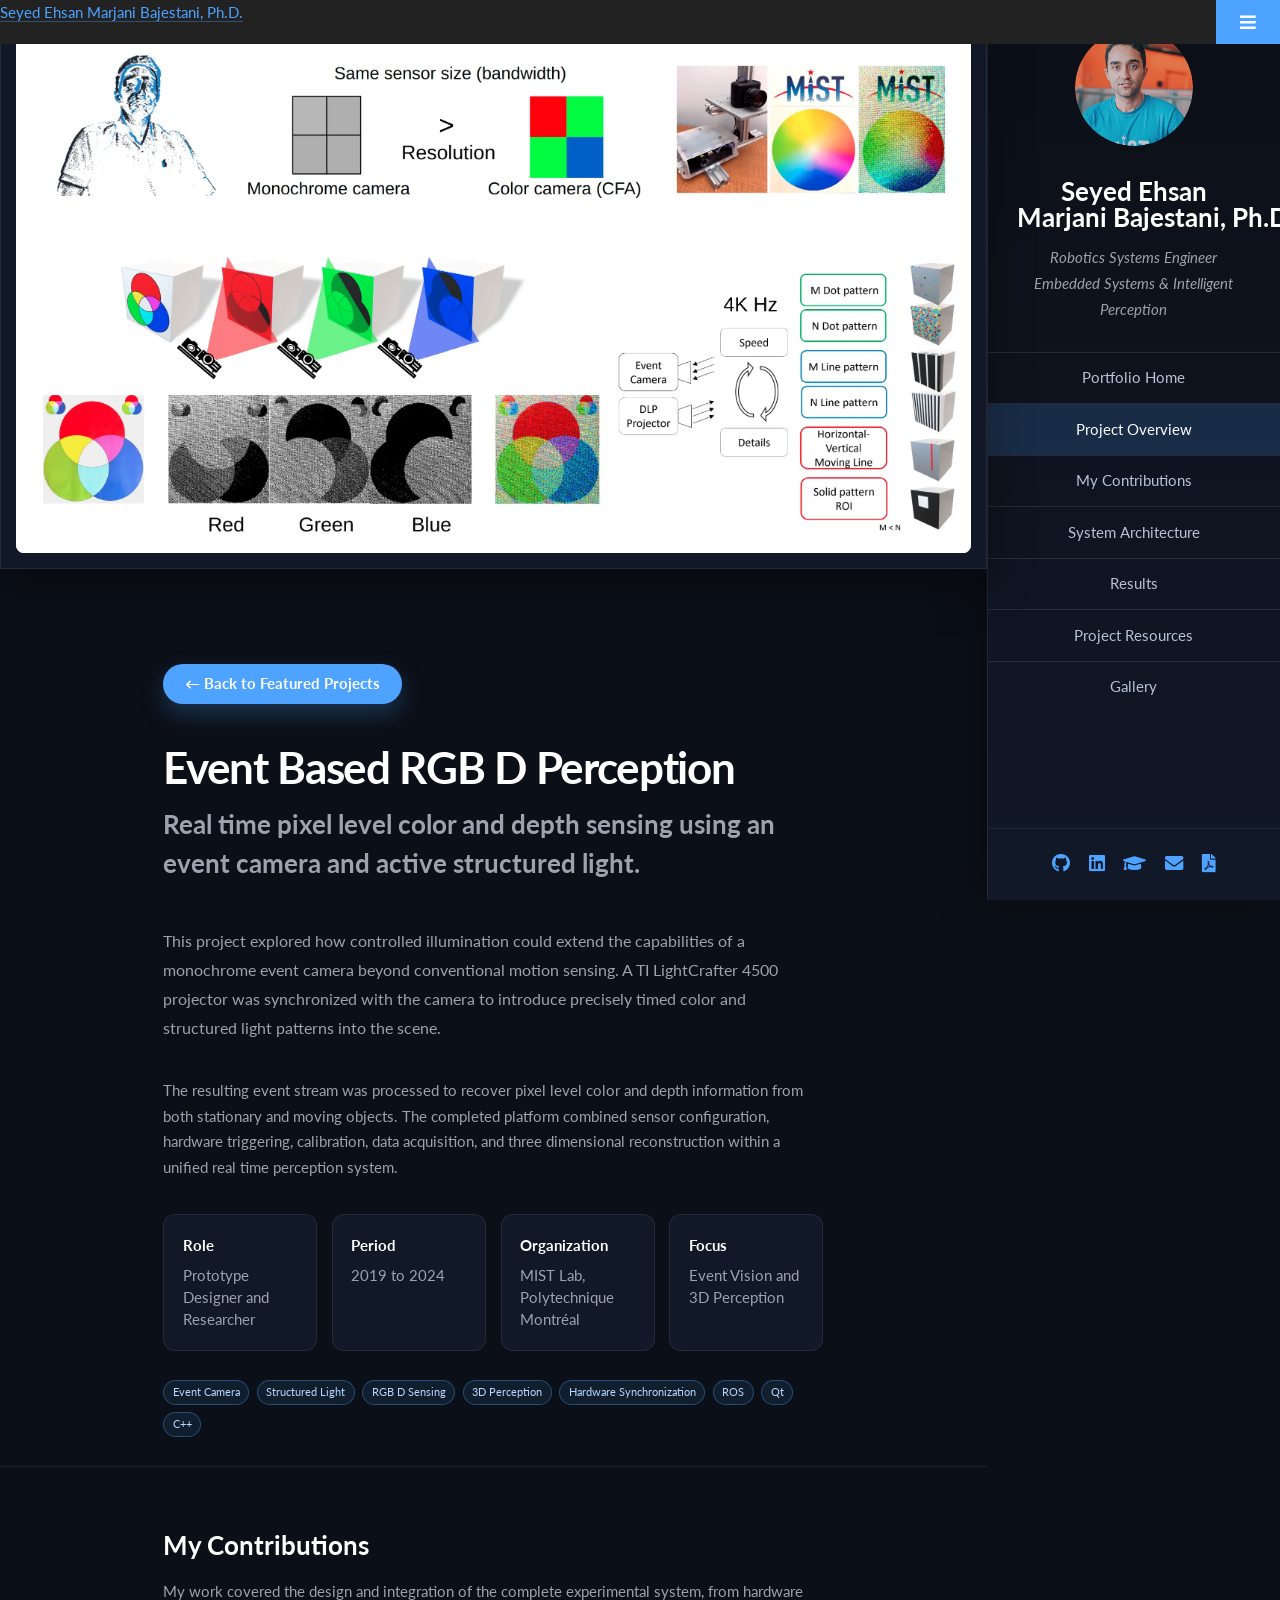
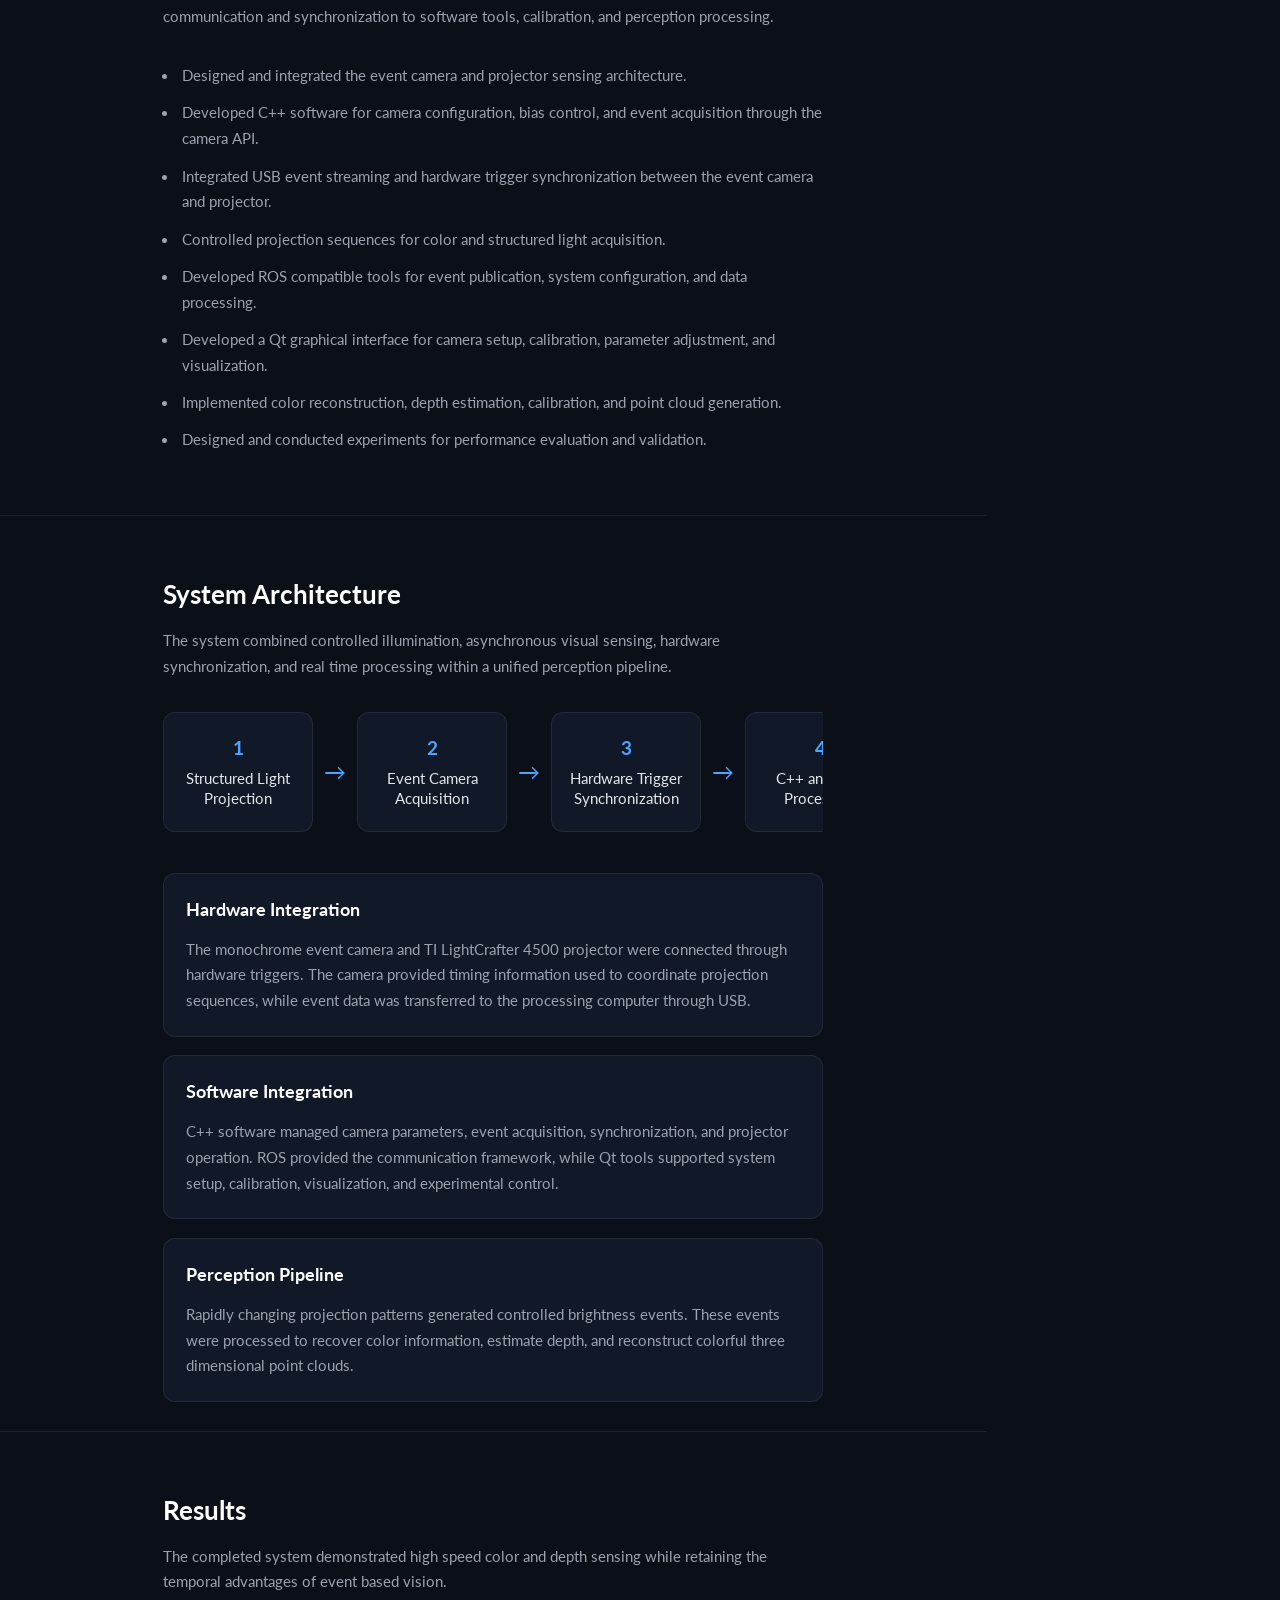
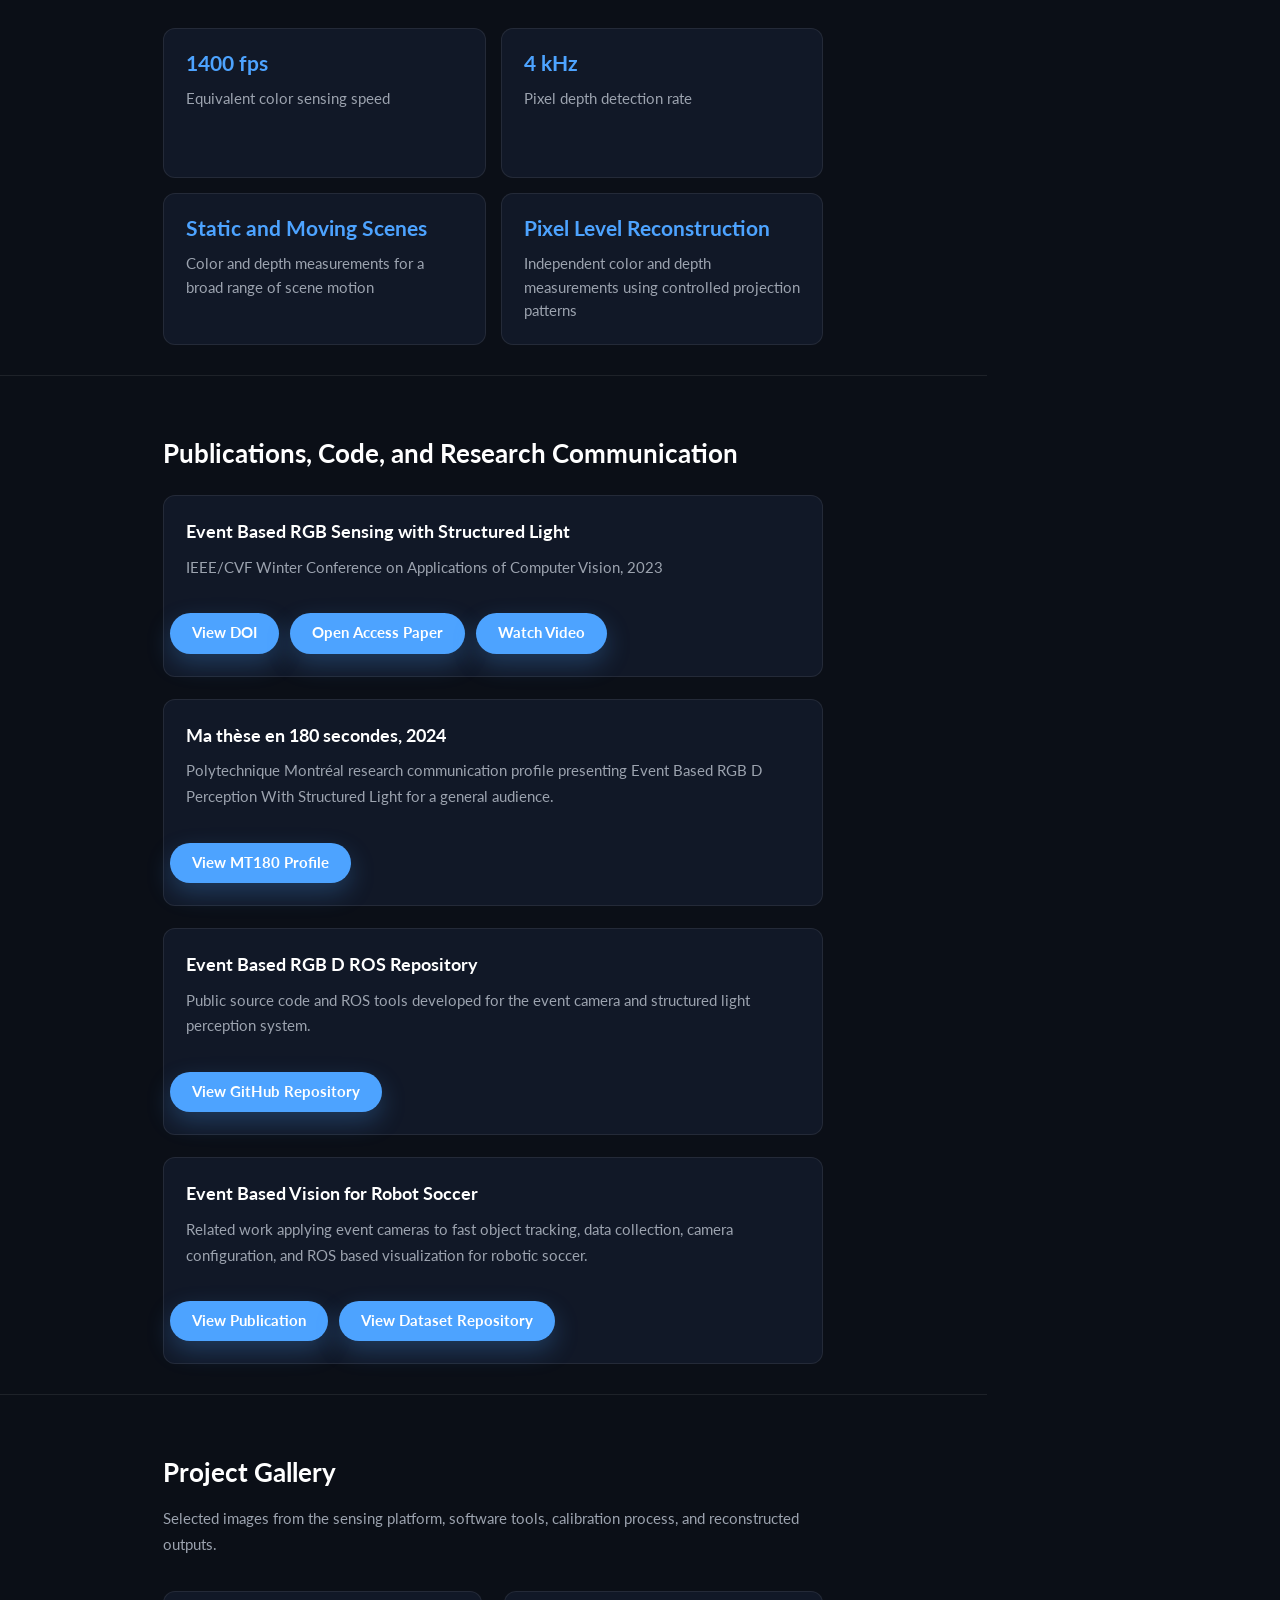
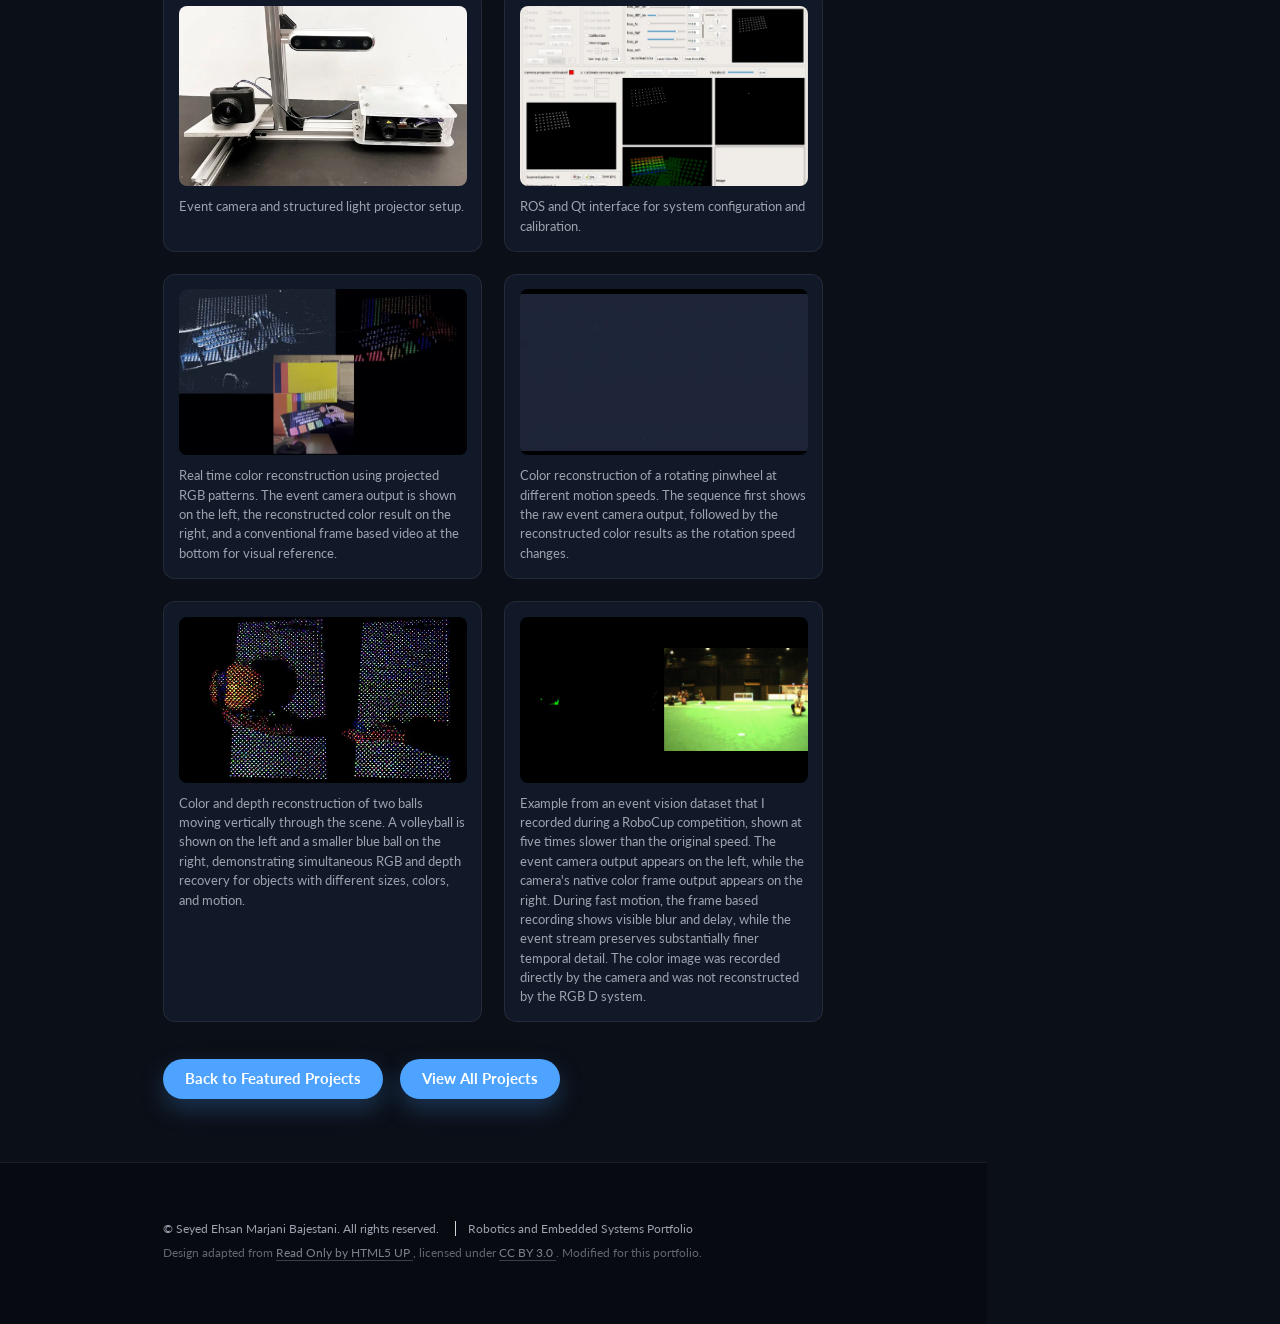
==== commit 4e747a5f: "Add WACV paper and video links" ====
--- a/projects/event-rgbd.html
+++ b/projects/event-rgbd.html
@@ -519,16 +519,37 @@
                         </p>
 
                         <ul class="actions">
+
                             <li>
                                 <a
                                     href="https://doi.org/10.1109/WACV56688.2023.00542"
                                     target="_blank"
                                     rel="noopener noreferrer"
                                     class="button">
-
-                                    View Publication
+                                    View DOI
                                 </a>
                             </li>
+
+                            <li>
+                                <a
+                                    href="https://openaccess.thecvf.com/content/WACV2023/html/Bajestani_Event-Based_RGB_Sensing_With_Structured_Light_WACV_2023_paper.html"
+                                    target="_blank"
+                                    rel="noopener noreferrer"
+                                    class="button">
+                                    Open Access Paper
+                                </a>
+                            </li>
+
+                            <li>
+                                <a
+                                    href="https://www.youtube.com/watch?v=0xlt1wXJjfQ"
+                                    target="_blank"
+                                    rel="noopener noreferrer"
+                                    class="button">
+                                    Watch Video
+                                </a>
+                            </li>
+
                         </ul>
 
                     </div>
--- a/assets/css/custom.css
+++ b/assets/css/custom.css
@@ -803,4 +803,76 @@
 #footer .copyright .template-credit a:hover {
     color: var(--accent) !important;
     border-bottom-color: var(--accent);
+}
+
+.project-architecture {
+    display: grid;
+    grid-template-columns: 1fr auto 1fr auto 1fr;
+    gap: 1.2em;
+    align-items: center;
+    margin: 2em 0 1.25em 0;
+}
+
+.architecture-column {
+    display: flex;
+    flex-direction: column;
+    gap: 0.8em;
+}
+
+.architecture-column h4 {
+    margin: 0 0 0.25em 0;
+    text-align: center;
+}
+
+.architecture-controller {
+    padding: 1em;
+    border: 1px solid var(--border);
+    border-radius: 0.5em;
+    background: var(--surface-soft);
+}
+
+.architecture-arrow {
+    font-size: 1.5em;
+    align-self: center;
+}
+
+.architecture-power {
+    margin-top: 1em;
+}
+
+.architecture-power .project-flow-step {
+    max-width: 44em;
+    margin: 0 auto;
+}
+
+@media screen and (max-width: 736px) {
+
+    .project-architecture {
+        grid-template-columns: 1fr;
+    }
+
+    .architecture-arrow {
+        transform: rotate(90deg);
+        justify-self: center;
+    }
+
+}
+
+.project-card-actions {
+    margin-top: 1.25em;
+    margin-bottom: 0;
+}
+
+.project-card-actions .button {
+    margin-bottom: 0;
+}
+
+.project-resource .actions {
+    display: flex;
+    flex-wrap: wrap;
+    gap: 0.75em;
+}
+
+.project-resource .actions li {
+    padding: 0;
 }
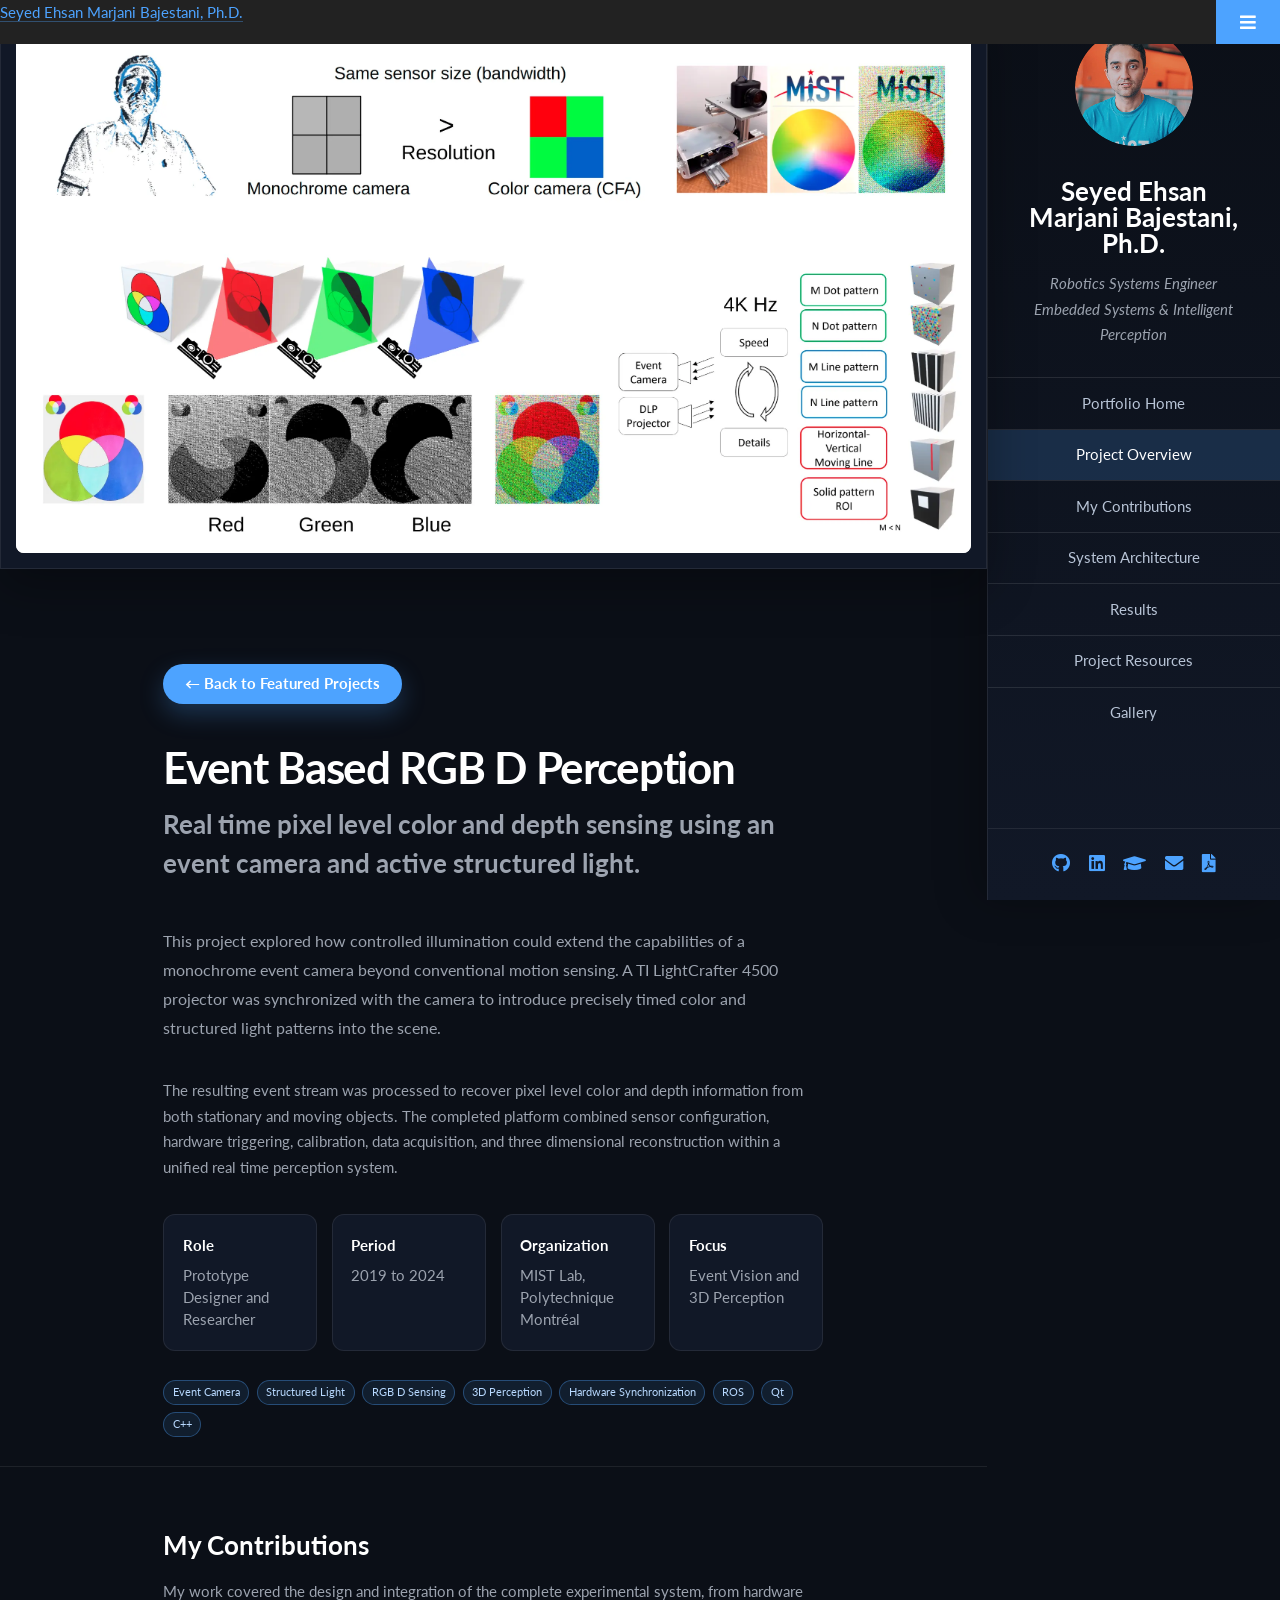
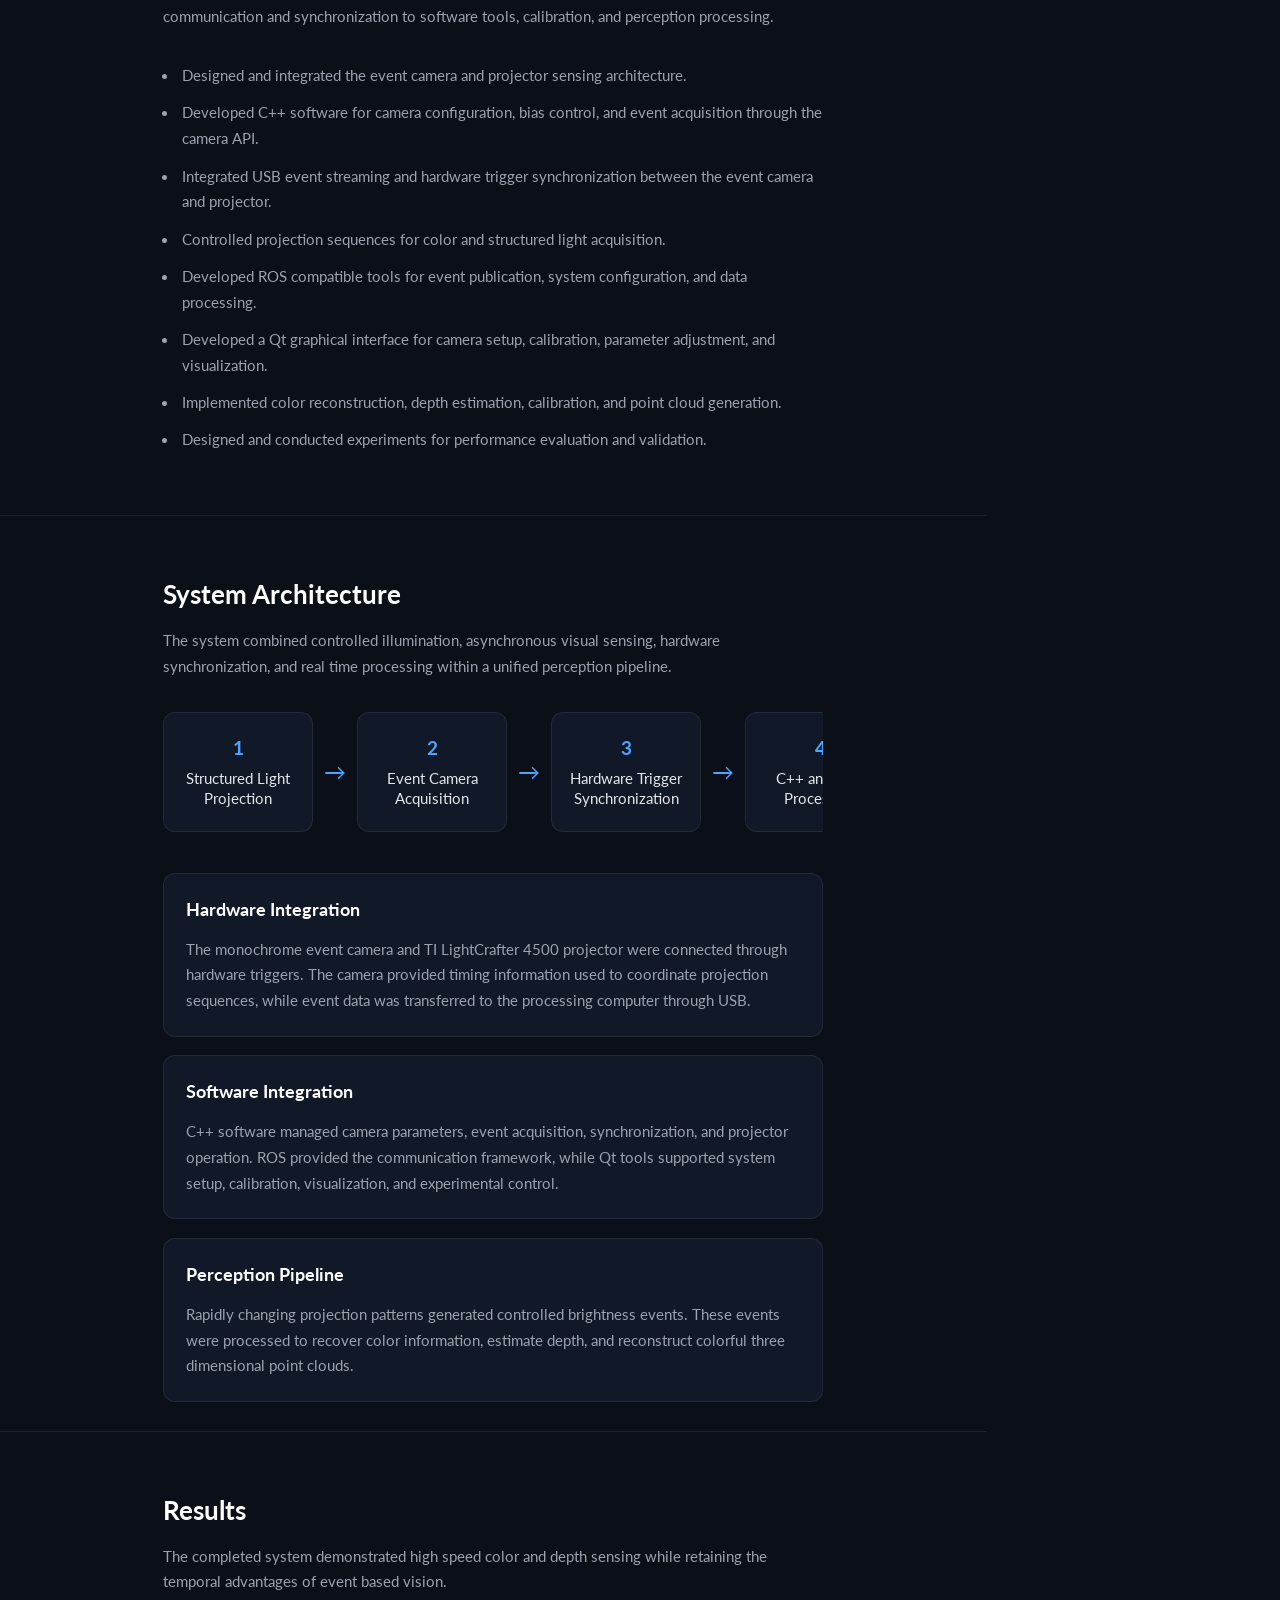
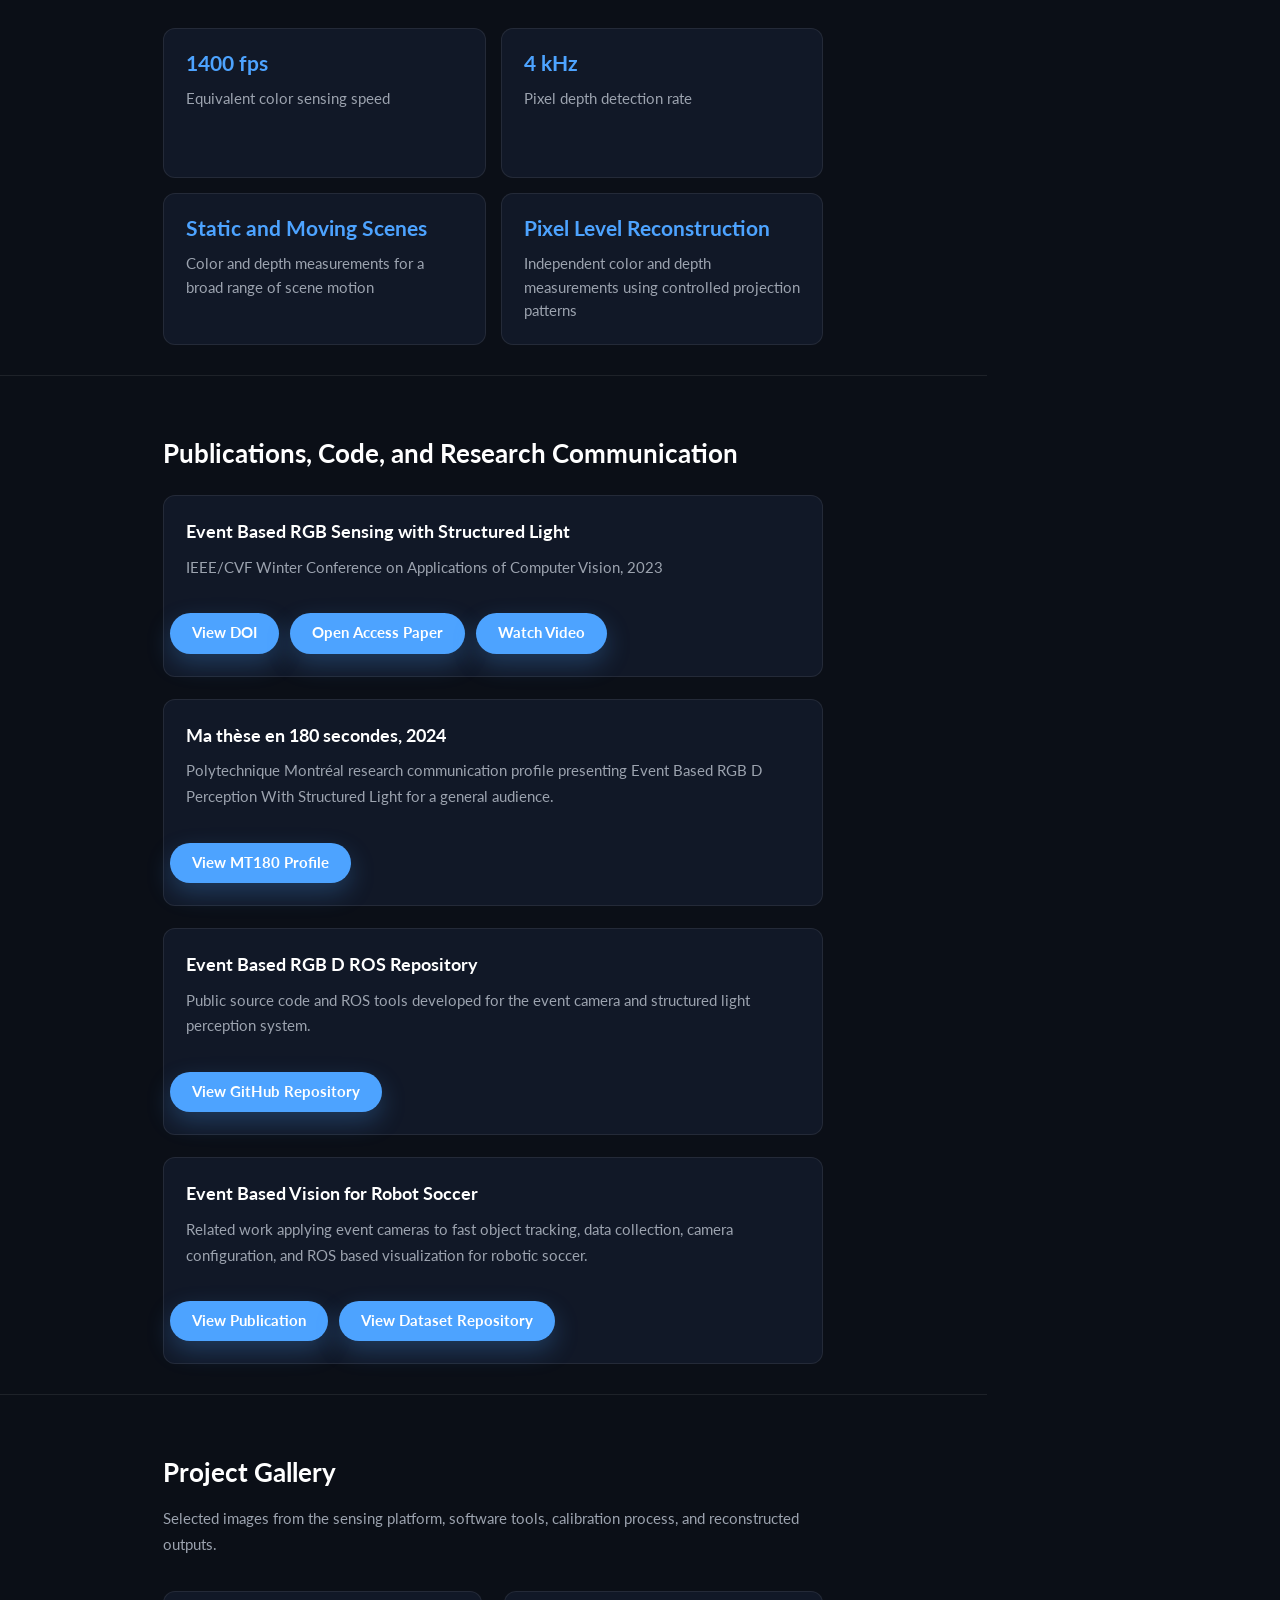
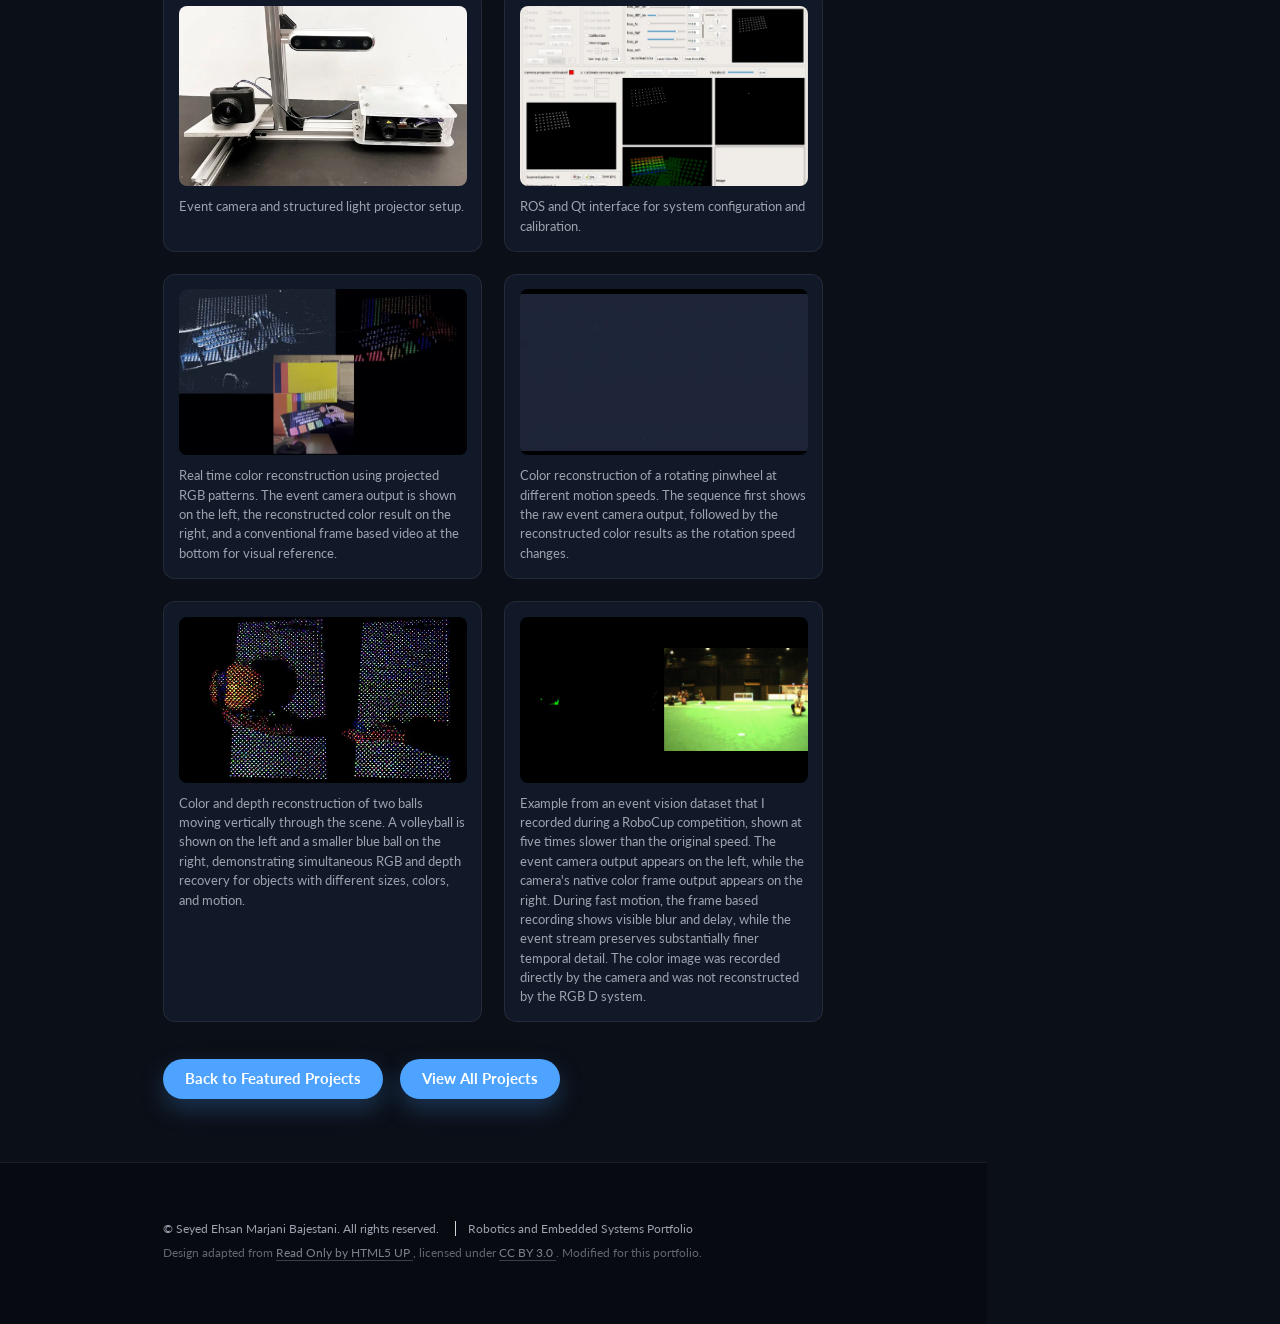
==== commit 49326efa: "Minor changes" ====
--- a/projects/event-rgbd.html
+++ b/projects/event-rgbd.html
@@ -35,10 +35,10 @@
 
             <h1 id="logo">
                 <a href="../index.html">
-                    Seyed Ehsan
+                    Seyed&nbsp;Ehsan
                     <span class="sidebar-name-break"><br></span>
                     <span class="mobile-name-space"> </span>
-                    Marjani&nbsp;Bajestani,&nbsp;Ph.D.
+                    Marjani&nbsp;Bajestani, Ph.D.
                 </a>
             </h1>
 
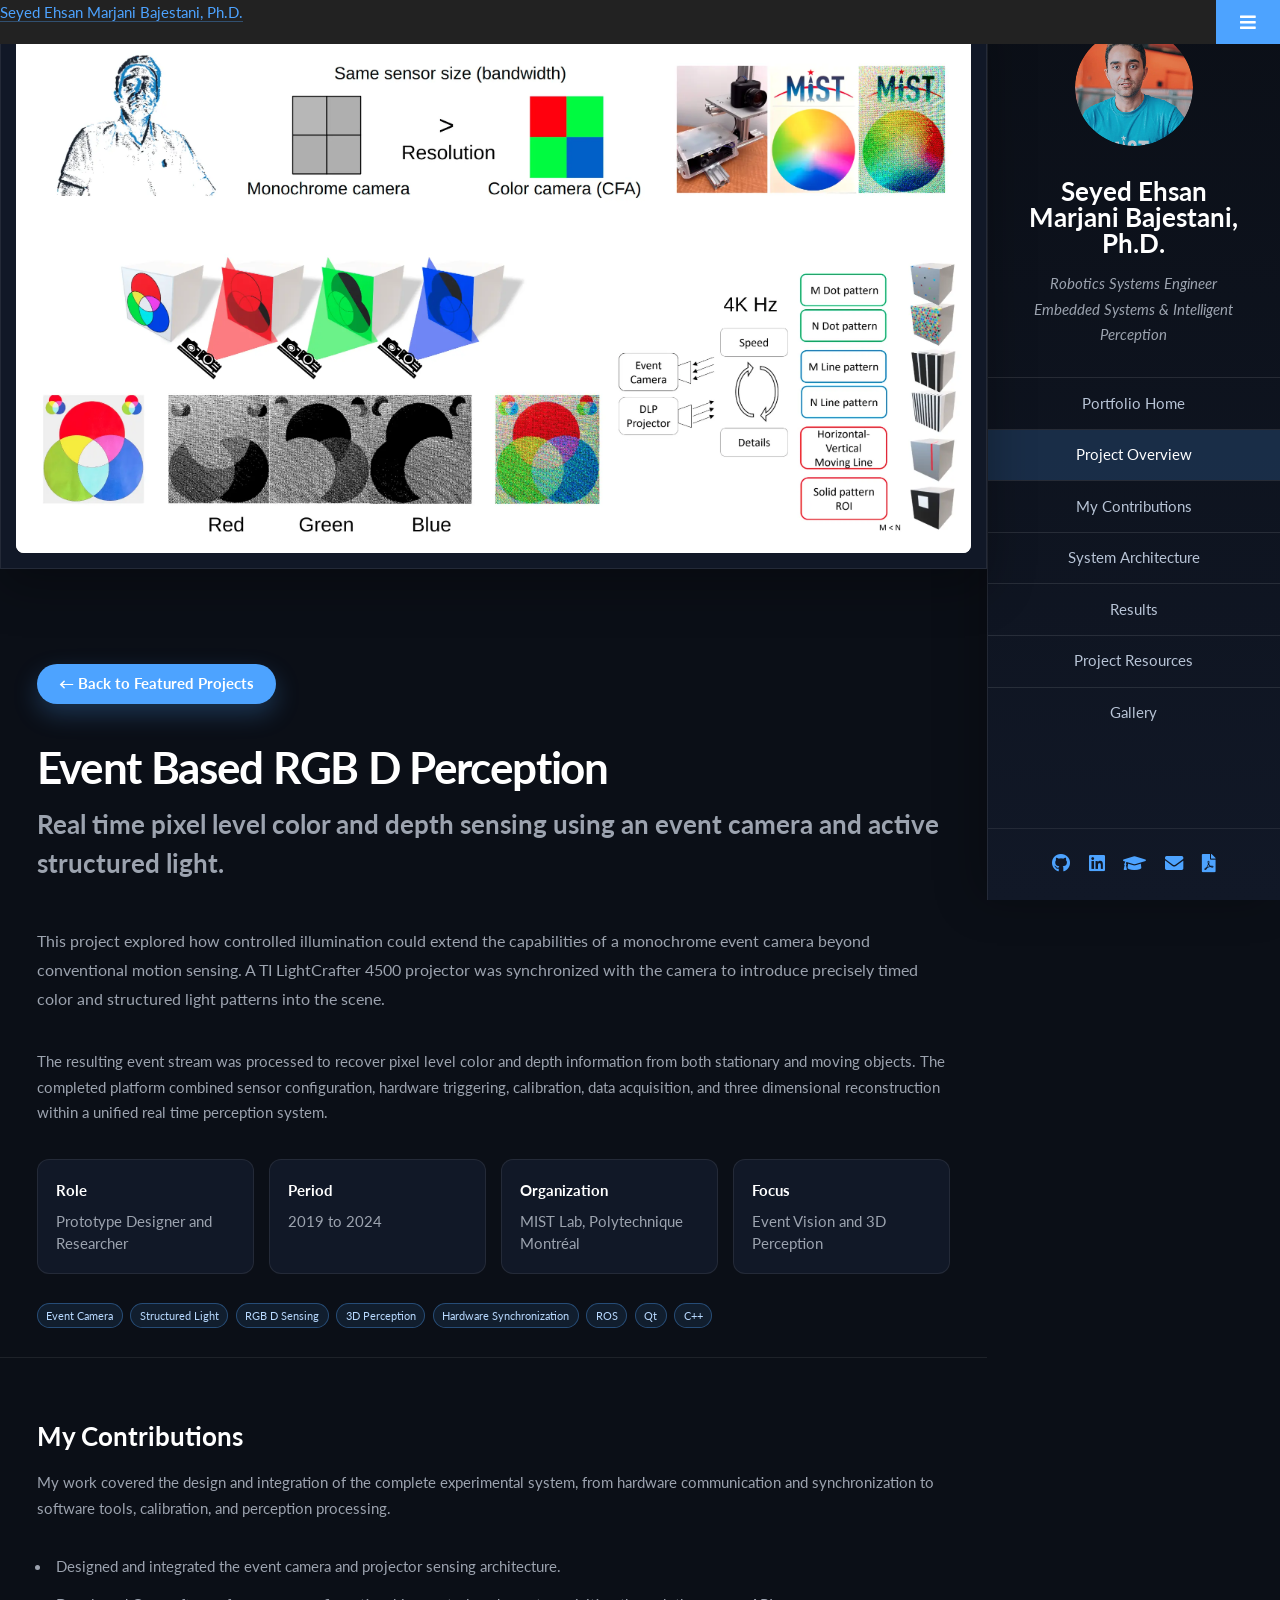
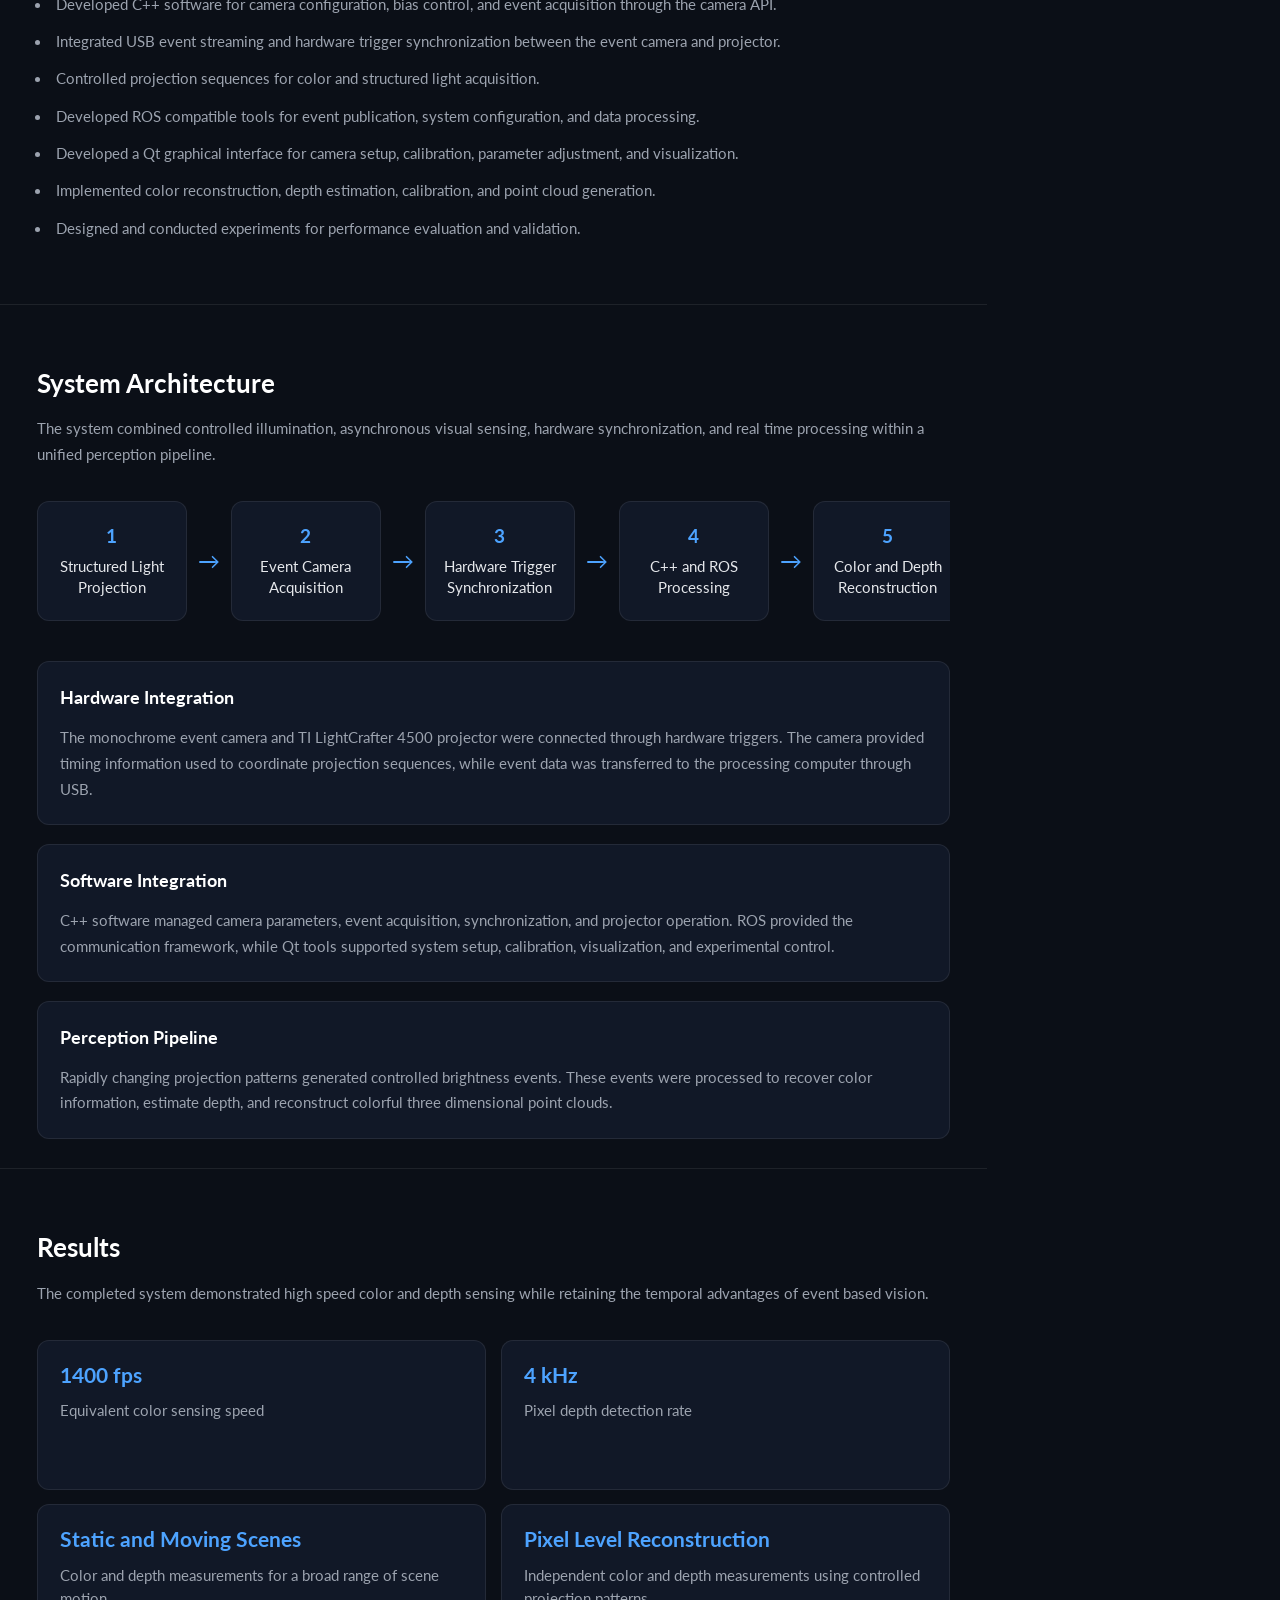
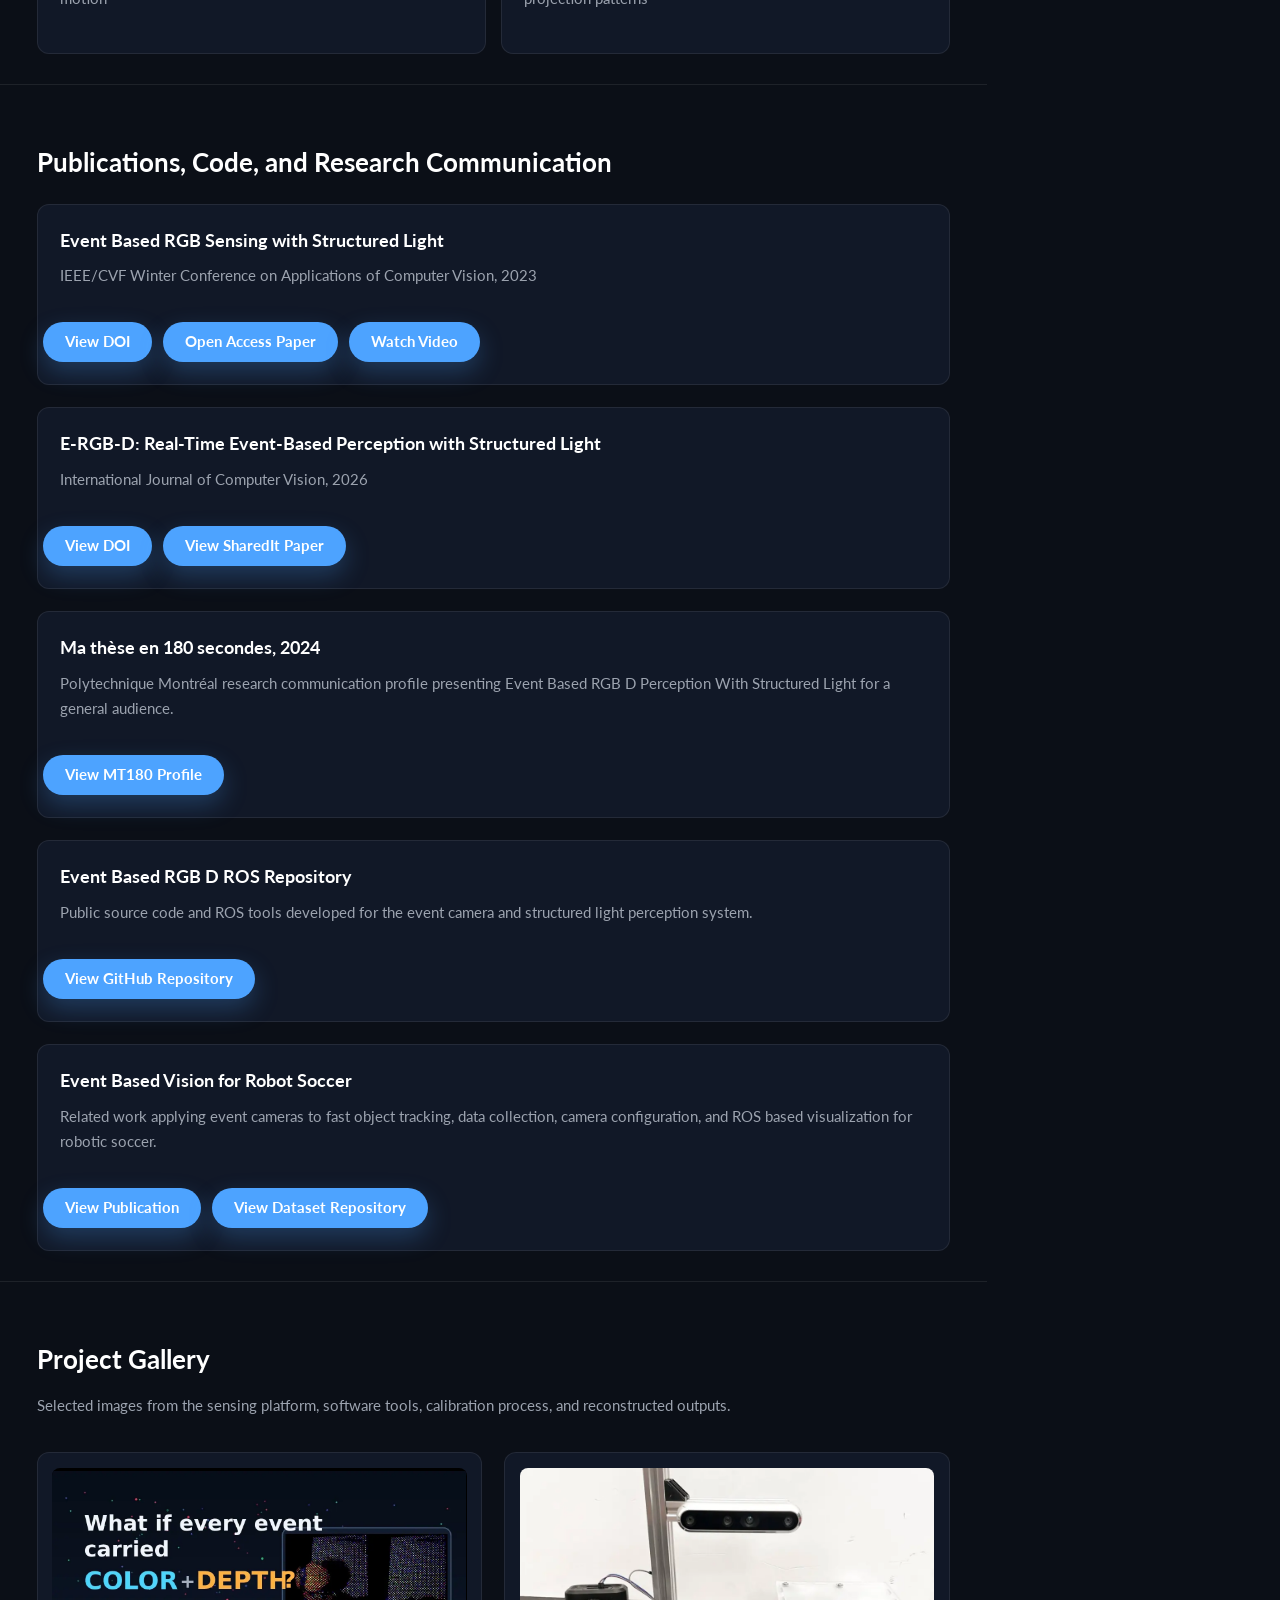
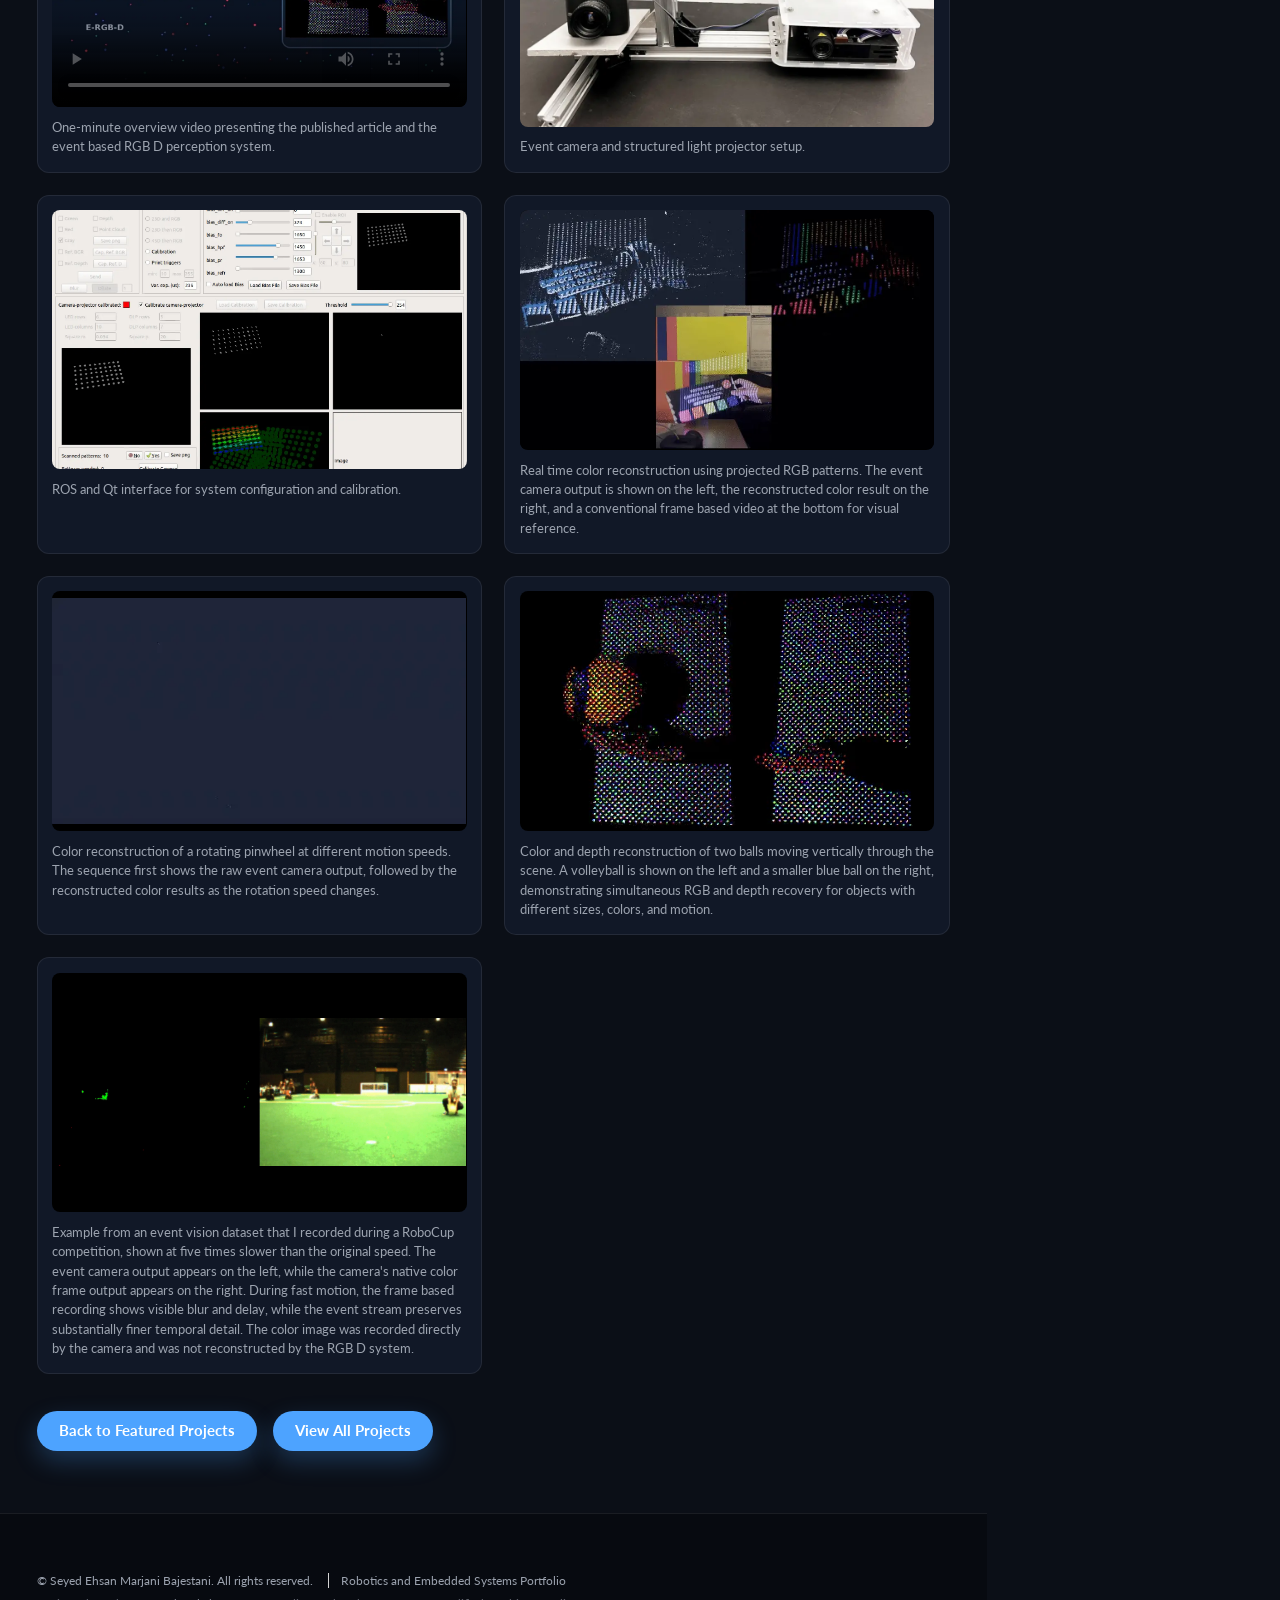
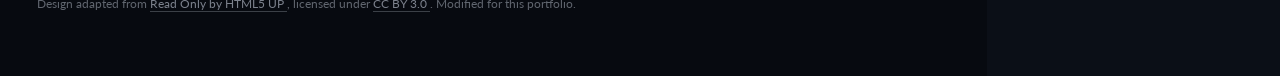
==== commit b61a6ba4: "E-RGB-D added" ====
--- a/projects/event-rgbd.html
+++ b/projects/event-rgbd.html
@@ -557,6 +557,41 @@
                     <div class="project-resource">
 
                         <h4>
+                            E-RGB-D: Real-Time Event-Based Perception with Structured Light
+                        </h4>
+
+                        <p>
+                            International Journal of Computer Vision, 2026
+                        </p>
+
+                        <ul class="actions">
+                            <li>
+                                <a
+                                    href="https://doi.org/10.1007/s11263-026-03001-z"
+                                    target="_blank"
+                                    rel="noopener noreferrer"
+                                    class="button">
+                                    View DOI
+                                </a>
+                            </li>
+
+                            <li>
+                                <a
+                                    href="https://rdcu.be/fCvDT"
+                                    target="_blank"
+                                    rel="noopener noreferrer"
+                                    class="button">
+                                    View SharedIt Paper
+                                </a>
+                            </li>
+
+                        </ul>
+
+                    </div>
+
+                    <div class="project-resource">
+
+                        <h4>
                             Ma thèse en 180 secondes, 2024
                         </h4>
 
@@ -664,6 +699,26 @@
                     </p>
 
                     <div class="project-gallery">
+
+                        <figure class="project-gallery-one-column">
+                            <video
+                                controls
+                                preload="metadata"
+                                poster="../images/event-rgbd/E-RGB-D_paper_teaser_poster.webp"
+                                aria-label="One-minute presentation of the event based RGB D perception article">
+
+                                <source
+                                    src="../images/event-rgbd/E-RGB-D_paper_teaser.mp4"
+                                    type="video/mp4">
+
+                                Your browser does not support embedded video.
+                            </video>
+
+                            <figcaption>
+                                One-minute overview video presenting the published article and the
+                                event based RGB D perception system.
+                            </figcaption>
+                        </figure>
 
                         <figure>
                             <img
--- a/assets/css/custom.css
+++ b/assets/css/custom.css
@@ -875,4 +875,70 @@
 
 .project-resource .actions li {
     padding: 0;
+}
+
+.project-gallery figure.portrait-gallery-image img {
+    object-fit: contain;
+    background: var(--surface);
+}
+
+/* Wider content area while keeping readable side spacing */
+#main > section > .container,
+#footer > .container {
+    width: min(86%, calc(100% - 3em));
+    max-width: 82em;
+    box-sizing: border-box;
+}
+
+/* Tablet / medium-window spacing */
+@media screen and (max-width: 1280px) {
+
+    #main > section > .container,
+    #footer > .container {
+        width: calc(100% - 5em) !important;
+        max-width: 82em;
+    }
+
+}
+
+/* Normal mobile spacing */
+@media screen and (max-width: 736px) {
+
+    #main > section > .container,
+    #footer > .container {
+        width: 100% !important;
+        max-width: none !important;
+        padding-left: 2.5em !important;
+        padding-right: 2.5em !important;
+    }
+
+}
+
+/* Extra spacing for very narrow screens */
+@media screen and (max-width: 420px) {
+
+    #main > section > .container,
+    #footer > .container {
+        padding-left: 1.5em !important;
+        padding-right: 1.5em !important;
+    }
+
+}
+
+.project-gallery > figure.project-gallery-one-column,
+.project-gallery > figure.project-gallery-single-column {
+    grid-column: span 1 !important;
+    justify-self: center;
+    width: 100%;
+    max-width: 34em;
+}
+
+/* On mobile, let it behave like the other gallery cards */
+@media screen and (max-width: 736px) {
+
+    .project-gallery > figure.project-gallery-one-column,
+    .project-gallery > figure.project-gallery-single-column {
+        max-width: none;
+    }
+
 }
